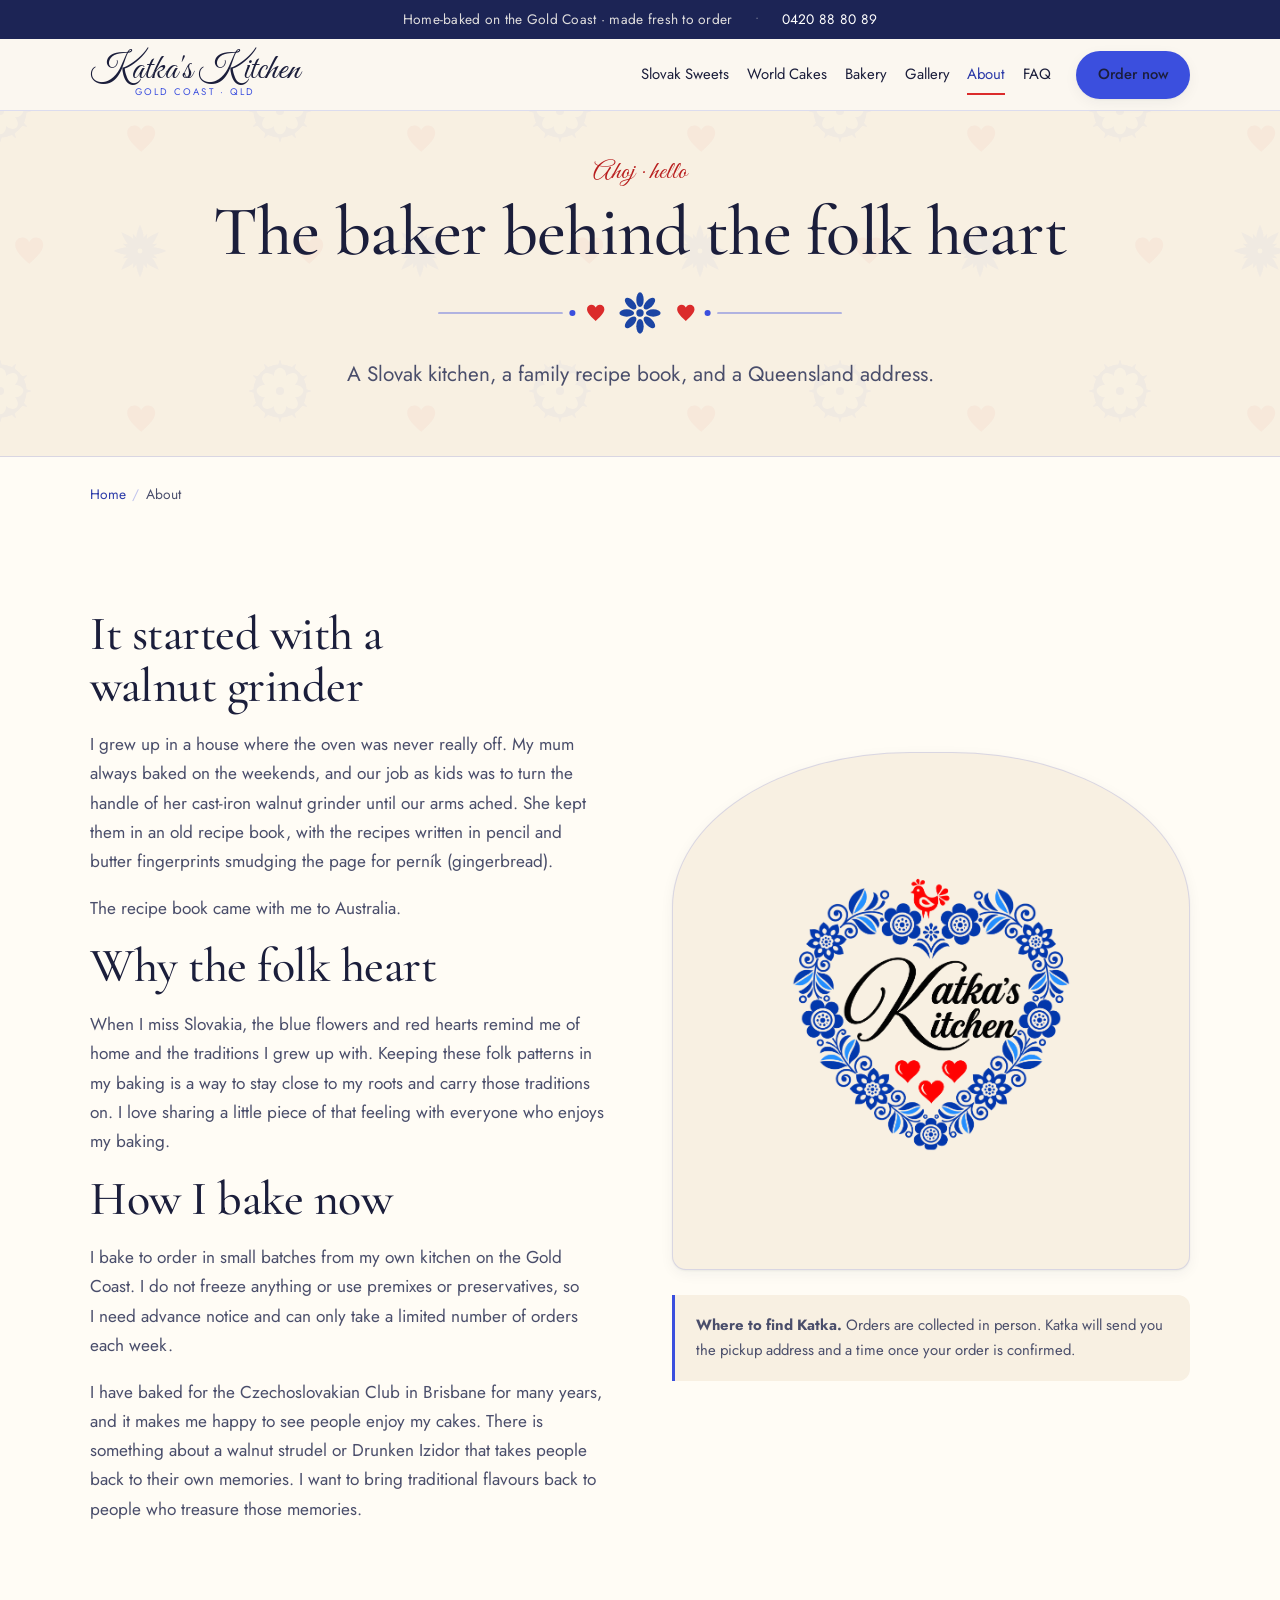
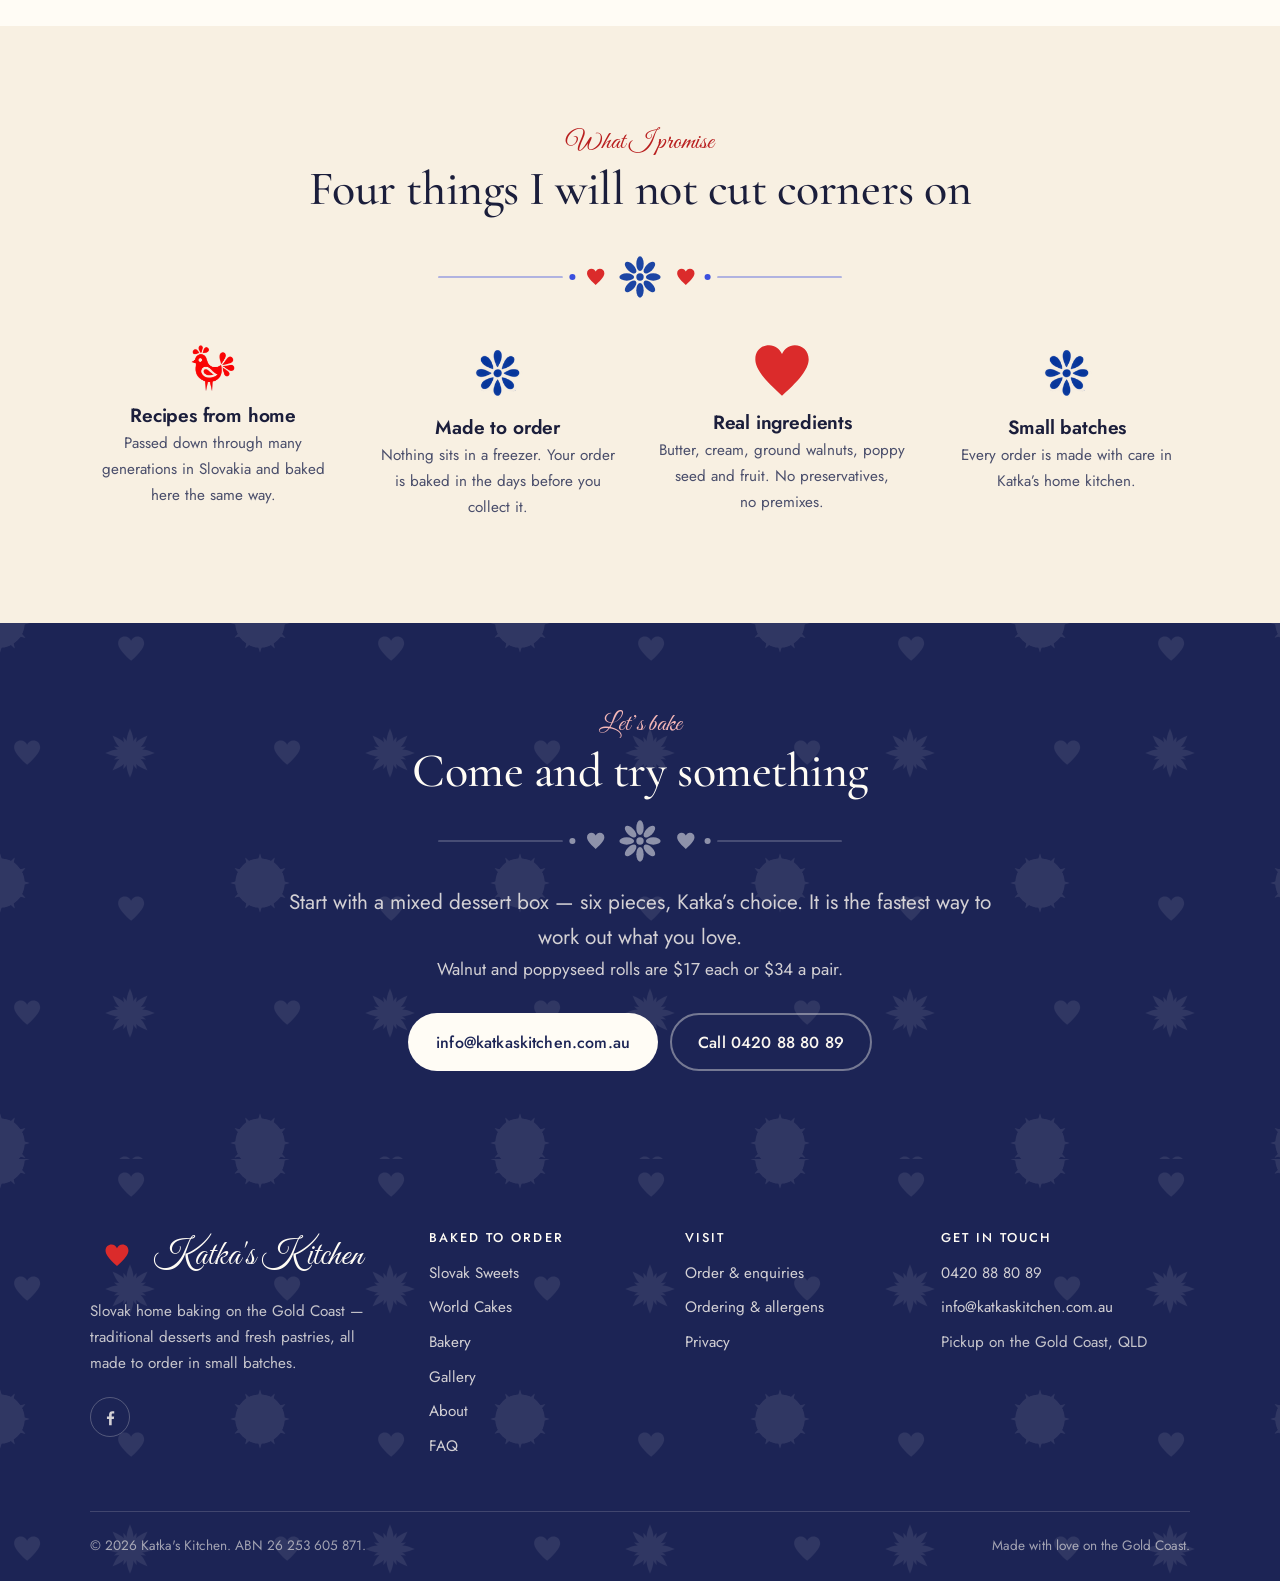
==== about/index.html @ 5df1d50a "Add walnut and poppyseed roll pricing to About page Co-authored-by: Copilot <223556219+Copilot@users" ====
﻿<!doctype html>
<html lang="en-AU">
<head>
  <meta charset="utf-8">
  <meta name="viewport" content="width=device-width, initial-scale=1">
  <title>About Katka | Slovak Home Baker, Gold Coast</title>
  <meta name="description" content="Katka grew up baking in Slovakia and now bakes from her own kitchen on the Gold Coast. Family recipes, real butter, small batches and nothing frozen.">
  <link rel="canonical" href="https://katkaskitchen.com.au/about/">
  <meta name="robots" content="index, follow, max-image-preview:large, max-snippet:-1">
  <meta name="theme-color" content="#3B4FDE">

  <meta property="og:type" content="website">
  <meta property="og:site_name" content="Katka's Kitchen">
  <meta property="og:locale" content="en_AU">
  <meta property="og:title" content="About Katka | Slovak Home Baker, Gold Coast">
  <meta property="og:description" content="Katka grew up baking in Slovakia and now bakes from her own kitchen on the Gold Coast. Family recipes, real butter, small batches and nothing frozen.">
  <meta property="og:url" content="https://katkaskitchen.com.au/about/">
  <meta property="og:image" content="https://katkaskitchen.com.au/assets/img/og-image-folk-heart.png">
  <meta property="og:image:width" content="1200">
  <meta property="og:image:height" content="630">
  <meta property="og:image:alt" content="Katka's Kitchen folk-heart logo">
  <meta name="twitter:card" content="summary_large_image">

  <link rel="icon" href="/assets/img/favicon.svg" type="image/svg+xml">
  <link rel="apple-touch-icon" href="/assets/img/apple-touch-icon.png">
  <link rel="manifest" href="/site.webmanifest">

  <link rel="preconnect" href="https://fonts.googleapis.com">
  <link rel="preconnect" href="https://fonts.gstatic.com" crossorigin>
  <link rel="stylesheet" href="https://fonts.googleapis.com/css2?family=Cormorant+Garamond:ital,wght@0,300;0,400;0,500;0,600;1,400&amp;family=Great+Vibes&amp;family=Jost:wght@300;400;500;600&amp;family=Parisienne&amp;family=Pinyon+Script&amp;display=swap">
  <link rel="stylesheet" href="/assets/css/site.css">
  <script type="application/ld+json">{"@context":"https://schema.org","@type":"BreadcrumbList","itemListElement":[{"@type":"ListItem","position":1,"name":"Home","item":"https://katkaskitchen.com.au/"},{"@type":"ListItem","position":2,"name":"About","item":"https://katkaskitchen.com.au/about/"}]}</script>
  <script type="application/ld+json">{"@context":"https://schema.org","@type":"AboutPage","url":"https://katkaskitchen.com.au/about/","name":"About Katka's Kitchen","about":{"@id":"https://katkaskitchen.com.au/#bakery"}}</script>
</head>
<body>
  <a class="skip-link" href="#main">Skip to content</a>
  <div class="topbar">
    <div class="wrap">
      <span>Home-baked on the Gold Coast &middot; made fresh to order</span>
      <span class="dot" aria-hidden="true">&bull;</span>
      <a href="tel:+61420088089">0420 88 80 89</a>
    </div>
  </div>

  <header class="site-header">
    <div class="wrap">
      <a class="brand" href="/">
        <span class="brand-name">Katka's Kitchen<span class="brand-sub">Gold Coast &middot; QLD</span></span>
      </a>

      <button class="nav-toggle" type="button" aria-expanded="false" aria-controls="primary-nav" aria-label="Menu">
        <svg class="icon-open" viewBox="0 0 24 24" fill="none" stroke="currentColor" stroke-width="2" aria-hidden="true"><path d="M3 6h18M3 12h18M3 18h18"/></svg>
        <svg class="icon-close" viewBox="0 0 24 24" fill="none" stroke="currentColor" stroke-width="2" aria-hidden="true"><path d="M6 6l12 12M18 6L6 18"/></svg>
      </button>

      <nav class="nav" id="primary-nav" aria-label="Primary">
      <a href="/slovak-desserts/">Slovak Sweets</a>
      <a href="/cakes-from-around-the-world/">World Cakes</a>
      <a href="/pastries-and-bread/">Bakery</a>
      <a href="/gallery/">Gallery</a>
      <a href="/about/" aria-current="page">About</a>
      <a href="/faq/">FAQ</a>
        <a class="btn btn--primary" href="/contact/">Order now</a>
      </nav>
    </div>
    <div class="nav-backdrop"></div>
  </header>

  <main id="main">
    <section class="page-head">
      <div class="wrap">
        <p class="eyebrow">Ahoj &middot; hello</p>
        <h1>The baker behind the folk heart</h1>
        <div class="folk-rule folk-rule--tight" role="presentation"></div>
        <p class="lead">A Slovak kitchen, a family recipe book, and a Queensland address.</p>
      </div>
    </section>
    <div class="wrap breadcrumb">
      <nav aria-label="Breadcrumb"><ol><li><a href="/">Home</a></li><li>About</li></ol></nav>
    </div>
    <section class="section">
      <div class="wrap">
        <div class="split">
          <div class="stack measure">
            <h2>It started with a walnut grinder</h2>
            <p>I grew up in a house where the oven was never really off. My mum always baked on the
               weekends, and our job as kids was to turn the handle of her cast-iron walnut grinder
               until our arms ached. She kept them in an old recipe book, with the recipes written
               in pencil and butter fingerprints smudging the page for perník (gingerbread).</p>
            <p>The recipe book came with me to Australia.</p>
            <h2>Why the folk heart</h2>
            <p>When I miss Slovakia, the blue flowers and red hearts remind me of home and the
               traditions I grew up with. Keeping these folk patterns in my baking is a way to stay
               close to my roots and carry those traditions on. I love sharing a little piece of
               that feeling with everyone who enjoys my baking.</p>
            <h2>How I bake now</h2>
            <p>I bake to order in small batches from my own kitchen on the Gold Coast. I do not
               freeze anything or use premixes or preservatives, so I need advance notice and can
               only take a limited number of orders each week.</p>
            <p>I have baked for the Czechoslovakian Club in Brisbane for many years, and it makes me
               happy to see people enjoy my cakes. There is something about a walnut strudel or
               Drunken Izidor that takes people back to their own memories. I want to bring
               traditional flavours back to people who treasure those memories.</p>
          </div>
          <div>
            <div class="split-art"><img src="/assets/img/logo-mark.png" width="280" height="280" alt="Katka's Kitchen folk heart logo" loading="lazy" decoding="async"></div>
            <div class="allergen" style="margin-top:1.6rem">
              <strong>Where to find Katka.</strong> Orders are collected in person.
              Katka will send you the pickup address and a time once your order is confirmed.
            </div>
          </div>
        </div>
      </div>
    </section>

    <section class="section section--sand">
      <div class="wrap center">
        <p class="eyebrow">What I promise</p>
        <h2>Four things I will not cut corners on</h2>
        <div class="folk-rule" role="presentation"></div>
        <div class="grid grid--4" style="margin-top:2.6rem">
          <div class="feature"><img src="/assets/img/logo-motif-bird.png" width="58" height="58" alt="" loading="lazy">
            <h3>Recipes from home</h3><p>Passed down through many generations in Slovakia and baked here the same way.</p></div>
          <div class="feature"><img src="/assets/img/logo-motif-flower.png" width="58" height="58" alt="" loading="lazy">
            <h3>Made to order</h3><p>Nothing sits in a freezer. Your order is baked in the days before you collect it.</p></div>
          <div class="feature"><img src="/assets/img/heart.svg" width="58" height="58" alt="" loading="lazy">
            <h3>Real ingredients</h3><p>Butter, cream, ground walnuts, poppy seed and fruit. No preservatives, no premixes.</p></div>
          <div class="feature"><img src="/assets/img/logo-motif-flower.png" width="58" height="58" alt="" loading="lazy">
            <h3>Small batches</h3><p>Every order is made with care in Katka&rsquo;s home kitchen.</p></div>
        </div>
      </div>
    </section>
    <section class="cta-band">
      <div class="wrap">
        <p class="eyebrow">Let&rsquo;s bake</p>
        <h2>Come and try something</h2>
        <div class="folk-rule folk-rule--tight" role="presentation"></div>
        <p class="lead measure" style="margin-inline:auto">Start with a mixed dessert box &mdash; six pieces, Katka&rsquo;s choice. It is the fastest way to work out what you love.</p>
        <p class="measure" style="margin-inline:auto">Walnut and poppyseed rolls are $17 each or $34 a pair.</p>
        <div class="btn-row" style="justify-content:center">
          <a class="btn btn--light" href="mailto:info@katkaskitchen.com.au">info@katkaskitchen.com.au</a>
          <a class="btn btn--ghost" href="tel:+61420088089" style="border-color:rgba(251,247,240,.4);color:#FBF7F0">Call 0420 88 80 89</a>
        </div>
      </div>
    </section>
  </main>

  <footer class="site-footer">
    <div class="wrap">
      <div class="footer-grid">
        <div>
          <a class="footer-brand" href="/">
            <img src="/assets/img/logo-badge.svg" width="46" height="46" alt="">
            <span class="brand-name">Katka's Kitchen</span>
          </a>
          <p>Slovak home baking on the Gold Coast &mdash; traditional
             desserts and fresh pastries, all made to order in small batches.</p>
          <div class="social" style="margin-top:1.3rem">
            <a href="https://www.facebook.com/katkaskitchen.au" rel="me noopener" target="_blank" aria-label="Katka's Kitchen on Facebook"><svg viewBox="0 0 24 24" aria-hidden="true"><path d="M13.5 21.9v-8.1h2.7l.4-3.2h-3.1V8.6c0-.9.3-1.6 1.6-1.6h1.6V4.1c-.3 0-1.3-.1-2.4-.1-2.4 0-4.1 1.5-4.1 4.2v2.4H7.5v3.2h2.7v8.1h3.3Z"/></svg></a>
          </div>
        </div>
        <div>
          <h4>Baked to order</h4>
          <ul><li><a href="/slovak-desserts/">Slovak Sweets</a></li><li><a href="/cakes-from-around-the-world/">World Cakes</a></li><li><a href="/pastries-and-bread/">Bakery</a></li><li><a href="/gallery/">Gallery</a></li><li><a href="/about/">About</a></li><li><a href="/faq/">FAQ</a></li></ul>
        </div>
        <div>
          <h4>Visit</h4>
          <ul>
            <li><a href="/contact/">Order &amp; enquiries</a></li>
            <li><a href="/faq/">Ordering &amp; allergens</a></li>
            <li><a href="/privacy/">Privacy</a></li>
          </ul>
        </div>
        <div>
          <h4>Get in touch</h4>
          <ul>
            <li><a href="tel:+61420088089">0420 88 80 89</a></li>
            <li><a href="mailto:info@katkaskitchen.com.au">info@katkaskitchen.com.au</a></li>
            <li>Pickup on the Gold Coast, QLD</li>
          </ul>
        </div>
      </div>
      <div class="footer-bottom">
        <span>&copy; <span data-year>2026</span> Katka's Kitchen. ABN 26 253 605 871.</span>
        <span>Made with love on the Gold Coast.</span>
      </div>
    </div>
  </footer>

  <script src="/assets/js/site.js" defer></script>
</body>
</html>
---- assets/css/site.css ----
/* ==========================================================================
   Katka's Kitchen — folk-art bakery, Gold Coast
   Palette and motifs derived from the brand logo (Slovak folk embroidery).
   No build step, no dependencies. Edit freely.
   ========================================================================== */

/* --- tokens --------------------------------------------------------------- */
:root {
  --blue: #3B4FDE;          /* cobalt from the logo */
  --blue-dark: #2B3AA8;
  --blue-deep: #1C2455;     /* footer / deep grounds */
  --red: #DB2B2B;           /* folk red — decorative + large text only */
  --red-deep: #B81E1E;      /* accessible red for small text */
  --cream: #FFFCF5;         /* brighter warm paper */
  --sand: #F8F0E2;          /* sunny alternating sections */
  --sand-deep: #E7DAC4;
  --ink: #1B1E3B;
  --muted: #4A4E6B;
  --line: rgba(59, 79, 222, .16);
  --line-strong: rgba(59, 79, 222, .32);

  --font-display: "Cormorant Garamond", Georgia, "Times New Roman", serif;
  --font-body: "Jost", ui-sans-serif, -apple-system, "Segoe UI", Roboto, Helvetica, sans-serif;
  --font-script: "Great Vibes", "Snell Roundhand", cursive;

  --shadow-s: 0 1px 2px rgba(27, 30, 59, .05), 0 4px 14px rgba(27, 30, 59, .05);
  --shadow-m: 0 10px 30px rgba(28, 36, 85, .10);
  --shadow-l: 0 22px 54px rgba(28, 36, 85, .16);

  --arch: 46% 46% 14px 14px / 30% 30% 14px 14px;
  --max: 1180px;
  --gut: clamp(1.15rem, 4vw, 2.5rem);
  --pad-section: clamp(3.5rem, 8vw, 7rem);
}

/* --- reset ---------------------------------------------------------------- */
*, *::before, *::after { box-sizing: border-box; }
* { margin: 0; }
html { -webkit-text-size-adjust: 100%; scroll-behavior: smooth; overflow-x: hidden; overflow-x: clip; }
body {
  font-family: var(--font-body);
  font-size: clamp(1rem, .96rem + .2vw, 1.075rem);
  line-height: 1.7;
  color: var(--muted);
  background: var(--cream);
  -webkit-font-smoothing: antialiased;
  overflow-x: hidden;
  overflow-x: clip;
}
img, svg { display: block; max-width: 100%; height: auto; }
a { color: var(--blue-dark); text-decoration-thickness: 1px; text-underline-offset: .18em; }
a:hover { color: var(--red-deep); }
button, input, select, textarea { font: inherit; color: inherit; }
:focus-visible { outline: 3px solid var(--blue); outline-offset: 3px; border-radius: 3px; }
ul, ol { padding-left: 1.15rem; }

/* --- typography ----------------------------------------------------------- */
h1, h2, h3, h4 {
  font-family: var(--font-display);
  color: var(--ink);
  font-weight: 600;
  line-height: 1.08;
  letter-spacing: -.01em;
  text-wrap: balance;
}
h1 { font-size: clamp(2.4rem, 1.5rem + 4.2vw, 4.4rem); font-weight: 500; }
h2 { font-size: clamp(1.9rem, 1.3rem + 2.4vw, 3rem); font-weight: 500; }
h3 { font-size: clamp(1.3rem, 1.1rem + .8vw, 1.65rem); }
h4 { font-size: 1.12rem; font-family: var(--font-body); font-weight: 600; letter-spacing: 0; }
p { text-wrap: pretty; }

.eyebrow {
  font-family: var(--font-script);
  font-size: clamp(1.3rem, 1.15rem + .6vw, 1.7rem);
  color: var(--red-deep);
  line-height: 1;
  margin-bottom: .55rem;
}
.lead { font-size: clamp(1.08rem, 1rem + .4vw, 1.3rem); color: var(--muted); }
.sr-only {
  position: absolute; width: 1px; height: 1px; padding: 0;
  overflow: hidden; clip-path: inset(50%); white-space: nowrap;
}
.skip-link {
  position: absolute; left: 50%; top: -100px; transform: translateX(-50%);
  z-index: 200; background: var(--blue); color: #fff; padding: .7rem 1.2rem;
  border-radius: 0 0 10px 10px; text-decoration: none;
}
.skip-link:focus { top: 0; color: #fff; }

/* --- layout --------------------------------------------------------------- */
.wrap { width: 100%; max-width: var(--max); margin-inline: auto; padding-inline: var(--gut); }
.section { padding-block: var(--pad-section); position: relative; }
.section--sand { background: var(--sand); }
.section--paper {
  background: var(--cream) url("../img/pattern-folk.svg") repeat;
  background-size: 280px 280px;
}
.center { text-align: center; }
.center .eyebrow, .center h2 { margin-inline: auto; }
.measure { max-width: 62ch; }
.center .measure { margin-inline: auto; }
.stack > * + * { margin-top: 1.1rem; }

.grid { display: grid; gap: clamp(1.4rem, 3vw, 2.4rem); }
.grid--2 { grid-template-columns: repeat(auto-fit, minmax(min(100%, 22rem), 1fr)); }
.grid--3 { grid-template-columns: repeat(auto-fit, minmax(min(100%, 17rem), 1fr)); }
.grid--4 { grid-template-columns: repeat(auto-fit, minmax(min(100%, 13rem), 1fr)); }

/* --- folk divider --------------------------------------------------------- */
.folk-rule {
  width: min(420px, 72%); height: 52px; margin: clamp(1.4rem, 3vw, 2.2rem) auto;
  background: url("../img/divider.svg") center/contain no-repeat;
}
.folk-rule--tight { margin-block: 1.1rem; }

/* --- buttons -------------------------------------------------------------- */
.btn {
  display: inline-flex; align-items: center; justify-content: center; gap: .5rem;
  font-weight: 500; font-size: 1rem; letter-spacing: .01em;
  padding: .82rem 1.6rem; border-radius: 999px; border: 2px solid transparent;
  text-decoration: none; cursor: pointer; transition: transform .18s ease, box-shadow .18s ease, background .18s ease;
}
.btn--primary { background: var(--blue); color: #fff; box-shadow: var(--shadow-s); }
.btn--primary:hover { background: var(--blue-dark); color: #fff; transform: translateY(-2px); box-shadow: var(--shadow-m); }
.btn--ghost { border-color: var(--line-strong); color: var(--blue-dark); background: transparent; }
.btn--ghost:hover { border-color: var(--blue); background: rgba(59, 79, 222, .06); color: var(--blue-dark); transform: translateY(-2px); }
.btn--light { background: var(--cream); color: var(--blue-deep); }
.btn--light:hover { background: #fff; color: var(--blue-deep); transform: translateY(-2px); }
.btn-row { display: flex; flex-wrap: wrap; gap: .8rem; margin-top: 1.8rem; }
.center .btn-row { justify-content: center; }

/* --- top bar -------------------------------------------------------------- */
.topbar {
  background: var(--blue-deep); color: rgba(251, 247, 240, .88);
  font-size: .86rem; letter-spacing: .02em;
}
.topbar .wrap {
  display: flex; flex-wrap: wrap; gap: .3rem 1.4rem;
  align-items: center; justify-content: center; padding-block: .5rem;
}
.topbar a { color: #fff; text-decoration: none; }
.topbar a:hover { color: #fff; text-decoration: underline; }
.topbar .dot { opacity: .45; }
@media (max-width: 34rem) { .topbar .dot { display: none; } }

/* --- header / nav --------------------------------------------------------- */
.site-header {
  position: sticky; top: 0; z-index: 60;
  background: rgba(251, 247, 240, .92);
  backdrop-filter: saturate(180%) blur(12px);
  border-bottom: 1px solid var(--line);
}
.site-header .wrap { display: flex; align-items: center; gap: 1rem; padding-block: .7rem; }

.brand { display: flex; align-items: center; gap: .6rem; text-decoration: none; margin-right: auto; }
.brand img { display: none; }
.brand-name {
  font-family: "Great Vibes", var(--font-script), cursive;
  font-size: clamp(1.8rem, 1.7rem + .7vw, 2.2rem);
  color: var(--ink); line-height: 1.05; white-space: nowrap;
}
.brand-sub {
  display: block; font-family: var(--font-body); font-size: .6rem;
  letter-spacing: .22em; text-transform: uppercase; color: var(--blue); margin-top: -.15rem;
  text-align: center;
}

.nav { display: flex; align-items: center; gap: clamp(.5rem, 1.4vw, 1.3rem); }
.nav a {
  font-size: .93rem; color: var(--ink); text-decoration: none;
  padding: .35rem 0; position: relative; white-space: nowrap;
}
.nav a::after {
  content: ""; position: absolute; left: 0; right: 0; bottom: -.1rem; height: 2px;
  background: var(--red); transform: scaleX(0); transform-origin: left; transition: transform .2s ease;
}
.nav a:hover { color: var(--blue-dark); }
.nav a:hover::after, .nav a[aria-current="page"]::after { transform: scaleX(1); }
.nav a[aria-current="page"] { color: var(--blue-dark); }
.nav .btn { margin-left: .4rem; padding: .6rem 1.25rem; font-size: .92rem; }
.nav .btn::after { display: none; }

.nav-backdrop { display: none; }

.nav-toggle {
  display: none; width: 44px; height: 44px; border: 1px solid var(--line-strong);
  border-radius: 12px; background: transparent; cursor: pointer; padding: 0;
  place-items: center; color: var(--blue-dark);
}
.nav-toggle svg { width: 22px; height: 22px; }
.nav-toggle .icon-close { display: none; }
.nav-toggle[aria-expanded="true"] .icon-open { display: none; }
.nav-toggle[aria-expanded="true"] .icon-close { display: block; }

@media (max-width: 62rem) {
  .site-header { backdrop-filter: none; }
  .nav-toggle { display: grid; }
  .nav {
    position: fixed; inset: 0 0 0 auto; width: min(21rem, 88vw);
    z-index: 56;
    flex-direction: column; align-items: stretch; justify-content: flex-start;
    gap: 0; padding: 5.5rem 1.8rem 2rem;
    background: var(--cream) url("../img/pattern-folk.svg") repeat;
    background-size: 200px 200px;
    box-shadow: var(--shadow-l);
    transform: translateX(100%); visibility: hidden;
    transition: transform .28s ease, visibility .28s ease; overflow-y: auto;
  }
  .nav[data-open="true"] { transform: translateX(0); visibility: visible; }
  .nav a { font-size: 1.1rem; padding: .85rem 0; border-bottom: 1px solid var(--line); }
  .nav a::after { display: none; }
  .nav .btn { margin: 1.2rem 0 0; padding: .8rem 1.4rem; font-size: 1rem; color: #fff; }
  .nav .btn:hover { color: #fff; }
  .nav-backdrop {
    display: block; position: fixed; inset: 0; background: rgba(28, 36, 85, .45);
    opacity: 0; pointer-events: none; transition: opacity .28s ease; z-index: 55;
  }
  body[data-nav="open"] .nav-backdrop { opacity: 1; pointer-events: auto; }
  body[data-nav="open"] { overflow: hidden; }
}

/* --- hero ----------------------------------------------------------------- */
.hero {
  position: relative; overflow: hidden;
  background:
    radial-gradient(ellipse at 76% 42%, rgba(255, 218, 121, .34), transparent 48%),
    var(--cream) url("../img/pattern-folk.svg") repeat;
  background-size: auto, 300px 300px;
  padding-block: clamp(2.5rem, 6vw, 5rem) clamp(3rem, 7vw, 5.5rem);
}
.hero::after {
  content: ""; position: absolute; inset-inline: 0; bottom: 0; height: 1px; background: var(--line);
}
.hero .wrap {
  display: grid; gap: clamp(2rem, 5vw, 4rem);
  grid-template-columns: 1.05fr .95fr; align-items: center;
}
@media (max-width: 60rem) { .hero .wrap { grid-template-columns: 1fr; text-align: center; } }

.hero h1 { margin-bottom: 1rem; }
.hero h1 em { font-style: normal; color: var(--blue); }
.hero .lead { max-width: 34rem; }
@media (max-width: 60rem) { .hero .lead { margin-inline: auto; } .hero .btn-row { justify-content: center; } }

.hero-badges {
  display: flex; flex-wrap: wrap; gap: .5rem .6rem; margin-top: 2rem;
  font-size: .84rem; letter-spacing: .04em; text-transform: uppercase; color: var(--blue-dark);
}
@media (max-width: 60rem) { .hero-badges { justify-content: center; } }
.hero-badges li {
  list-style: none; background: rgba(255, 255, 255, .7); border: 1px solid var(--line);
  border-radius: 999px; padding: .34rem .9rem;
}

/* --- market announcement -------------------------------------------------- */
.market-announcement {
  padding-block: clamp(1.6rem, 3vw, 2.4rem);
  background: var(--sand);
  border-bottom: 1px solid var(--line);
  text-align: center;
}
.market-announcement .wrap { max-width: 58rem; }
.market-announcement .eyebrow { margin-bottom: .4rem; }
.market-announcement h2 { font-size: clamp(1.5rem, 1.2rem + 1.4vw, 2rem); }
.market-announcement p:last-child { margin-top: .55rem; }

.hero-art { position: relative; display: grid; place-items: center; }
.hero-art .arch {
  width: min(28rem, 100%); aspect-ratio: 1 / 1.08;
  display: grid; place-items: center; padding: clamp(1.2rem, 3vw, 2rem);
  position: relative;
}
img[src="/assets/img/logo-mark.png"] {
  filter: brightness(1.08) saturate(1.12);
  transition: filter .2s ease;
}
.hero-wreath { width: 100%; }
.hero-wordmark {
  position: absolute; left: 50%; top: 50%; transform: translate(-50%, -64%);
  font-family: var(--font-script); color: var(--ink); text-align: center;
  font-size: clamp(1.7rem, 1rem + 2.7vw, 2.5rem); line-height: .98; pointer-events: none;
  width: 62%;
}
.hero-wordmark span {
  display: block; font-family: var(--font-body); font-size: .54rem;
  letter-spacing: .26em; text-transform: uppercase; color: var(--blue); margin-top: .5rem;
}

/* --- cards ---------------------------------------------------------------- */
.card {
  position: relative; overflow: hidden;
  background: #fff; border: 1px solid var(--line); border-radius: 18px;
  padding: clamp(1.4rem, 3vw, 2rem);
  box-shadow: var(--shadow-s); transition: transform .2s ease, box-shadow .2s ease;
  display: flex; flex-direction: column;
}
.card::after {
  content: ""; position: absolute; right: -20px; top: -20px; width: 92px; height: 92px;
  background: url("../img/rosette.svg") center/contain no-repeat; opacity: .07; pointer-events: none;
}
.card:hover { transform: translateY(-4px); box-shadow: var(--shadow-m); }
.card h3 { margin-bottom: .5rem; }
.card p { font-size: .98rem; }
.card .card-link { margin-top: auto; padding-top: 1.1rem; font-weight: 500; text-decoration: none; }
.card .card-link::after { content: " \2192"; transition: margin .18s ease; }
.card .card-link:hover::after { margin-left: .25rem; }

/* --- product tile --------------------------------------------------------- */
.tile {
  display: flex; flex-direction: column; background: #fff;
  border: 1px solid var(--line); border-radius: var(--arch);
  overflow: hidden; box-shadow: var(--shadow-s);
  transition: transform .22s ease, box-shadow .22s ease;
}
.tile:hover { transform: translateY(-5px); box-shadow: var(--shadow-m); }
.tile-art {
  aspect-ratio: 4 / 3.4; display: grid; place-items: center;
  padding: clamp(1.2rem, 3vw, 1.9rem); position: relative;
}
.tile-art img { width: min(72%, 190px); transition: transform .5s cubic-bezier(.2, .8, .2, 1); }
.tile:hover .tile-art img { transform: rotate(7deg) scale(1.05); }
.tile-art--photo { aspect-ratio: auto; padding: 0; }
.tile-art--photo img { width: 100%; }
.tile:hover .tile-art--photo img { transform: none; }
.tile-art--a { background: var(--sand); }
.tile-art--b { background: #EFF0FE; }
.tile-art--c { background: #FBEEEC; }
.tile-art--d { background: #F1F4EC; }
.tile-body { padding: clamp(1.1rem, 2.5vw, 1.6rem); display: flex; flex-direction: column; gap: .45rem; flex: 1; }
.tile-body h3 { font-size: 1.35rem; }
.tile-body .native {
  font-family: var(--font-script); font-size: 1.15rem; color: var(--red-deep); line-height: 1;
}
.tile-body p { font-size: .95rem; }
.tile-price {
  margin-top: auto; padding-top: .9rem; border-top: 1px dashed var(--line-strong);
  font-weight: 500; color: var(--blue-dark); font-size: .95rem;
}

/* --- feature list --------------------------------------------------------- */
.feature { text-align: center; }
.feature img { width: 58px; margin: 0 auto .9rem; }
.feature h3 { font-size: 1.2rem; font-family: var(--font-body); font-weight: 600; margin-bottom: .35rem; }
.feature p { font-size: .95rem; }

/* --- split (text + art) --------------------------------------------------- */
.split { display: grid; gap: clamp(2rem, 5vw, 4rem); align-items: center; grid-template-columns: 1fr 1fr; }
@media (max-width: 58rem) { .split { grid-template-columns: 1fr; } }
.split--flip > :first-child { order: 2; }
@media (max-width: 58rem) { .split--flip > :first-child { order: 0; } }
.split-art {
  border-radius: var(--arch); background: var(--sand); border: 1px solid var(--line);
  display: grid; place-items: center; padding: clamp(1.8rem, 5vw, 3.4rem); aspect-ratio: 1 / 1;
  box-shadow: var(--shadow-s);
}

/* --- menu list (compact price list) -------------------------------------- */
.menu-list { list-style: none; padding: 0; display: grid; gap: .2rem; }
.menu-list li {
  display: flex; align-items: baseline; gap: .6rem;
  padding: .8rem 0; border-bottom: 1px dashed var(--line-strong);
}
.menu-list--descriptions li { display: block; }
.menu-list--descriptions .m-description {
  display: block; margin-top: .25rem; color: var(--muted); font-size: .92rem; line-height: 1.5;
}
.menu-list .m-name { font-weight: 500; color: var(--ink); }
.menu-list .m-native { font-family: var(--font-script); color: var(--red-deep); font-size: 1.4rem; }
.menu-list .m-dots { flex: 1; border-bottom: 1px dotted var(--line-strong); translate: 0 -.25rem; }
.menu-list .m-price { font-variant-numeric: tabular-nums; color: var(--blue-dark); font-weight: 500; }
.m-price-tag {
  display: inline-flex;
  align-items: center;
  gap: .5rem;
  margin-top: .45rem;
  padding: .2rem .75rem;
  background: #fff;
  border: 1px solid var(--line-strong);
  border-radius: 999px;
  font-size: .88rem;
  font-weight: 500;
  color: var(--blue-dark);
  box-shadow: 0 1px 3px rgba(27, 30, 59, .06);
}
.m-price-tag strong {
  color: var(--red-deep);
  font-weight: 600;
}

/* --- quotes --------------------------------------------------------------- */
.quote {
  background: #fff; border: 1px solid var(--line); border-radius: 18px;
  padding: clamp(1.5rem, 3vw, 2.1rem); position: relative;
}
.quote::before {
  content: "\201C"; font-family: var(--font-display); font-size: 4.5rem; color: var(--line-strong);
  position: absolute; top: .2rem; left: .8rem; line-height: 1;
}
.quote blockquote { font-family: var(--font-display); font-size: 1.24rem; line-height: 1.45; color: var(--ink); position: relative; }
.quote figcaption { margin-top: 1rem; font-size: .87rem; letter-spacing: .04em; text-transform: uppercase; color: var(--blue-dark); }

/* --- CTA band ------------------------------------------------------------- */
.cta-band {
  background: var(--blue-deep) url("../img/pattern-folk-light.svg") repeat;
  background-size: 260px 260px; color: var(--cream); text-align: center;
  padding-block: clamp(3rem, 7vw, 5.5rem);
}
.cta-band h2, .cta-band .eyebrow { color: var(--cream); }
.cta-band .eyebrow { color: #F6B8B8; }
.cta-band p { color: rgba(251, 247, 240, .82); }
.cta-band p a { color: var(--cream); }
.cta-band p a:hover { color: #fff; }
.cta-band p a[href^="tel:"] { white-space: nowrap; }
.cta-band .folk-rule { filter: brightness(0) invert(1); opacity: .5; }

/* --- FAQ ------------------------------------------------------------------ */
.faq { max-width: 52rem; margin-inline: auto; display: grid; gap: .7rem; }
.faq details {
  background: #fff; border: 1px solid var(--line); border-radius: 14px; padding: 0 1.3rem;
  transition: box-shadow .2s ease;
}
.faq details[open] { box-shadow: var(--shadow-s); border-color: var(--line-strong); }
.faq summary {
  font-family: var(--font-display); font-size: 1.22rem; color: var(--ink);
  padding: 1.1rem 2.2rem 1.1rem 0; cursor: pointer; list-style: none; position: relative;
}
.faq summary::-webkit-details-marker { display: none; }
.faq summary::after {
  content: ""; position: absolute; right: .1rem; top: 1.45rem; width: 11px; height: 11px;
  border-right: 2px solid var(--blue); border-bottom: 2px solid var(--blue);
  rotate: 45deg; transition: rotate .2s ease;
}
.faq details[open] summary::after { rotate: 225deg; }
.faq .faq-a { padding-bottom: 1.3rem; }
.faq .faq-a > * + * { margin-top: .8rem; }

/* --- contact detail cards ------------------------------------------------- */
.detail-list { list-style: none; padding: 0; display: grid; gap: 1.3rem; }
.detail-list li { display: grid; gap: .2rem; }
.detail-list .k { font-size: .8rem; letter-spacing: .12em; text-transform: uppercase; color: var(--blue); }
.detail-list .v { font-family: var(--font-display); font-size: 1.35rem; color: var(--ink); }
.detail-list .v a { text-decoration: none; }

/* --- gallery -------------------------------------------------------------- */
.gallery-grid { display: grid; gap: 1rem; grid-template-columns: repeat(auto-fill, minmax(min(100%, 15rem), 1fr)); }
.gallery-grid figure {
  border-radius: 16px; overflow: hidden; border: 1px solid var(--line);
  display: grid; place-items: center; aspect-ratio: 1; padding: 1.6rem; position: relative;
}
.gallery-grid figure:nth-child(4n+1) { background: var(--sand); }
.gallery-grid figure:nth-child(4n+2) { background: #EFF0FE; }
.gallery-grid figure:nth-child(4n+3) { background: #FBEEEC; }
.gallery-grid figure:nth-child(4n)   { background: #F1F4EC; }
.gallery-grid figure.tall { grid-row: span 2; aspect-ratio: 1 / 2.08; }
.gallery-grid img { width: min(62%, 150px); }
.gallery-grid figcaption {
  position: absolute; inset-inline: 0; bottom: 0; padding: .7rem .9rem;
  background: linear-gradient(transparent, rgba(255, 255, 255, .92) 55%);
  font-size: .88rem; color: var(--ink); text-align: center; font-weight: 500;
}

/* --- breadcrumb ----------------------------------------------------------- */
.breadcrumb { font-size: .86rem; padding-top: 1.6rem; color: var(--muted); }
.breadcrumb ol { list-style: none; padding: 0; display: flex; flex-wrap: wrap; gap: .4rem; }
.breadcrumb li + li::before { content: "/"; margin-right: .4rem; color: var(--line-strong); }
.breadcrumb a { text-decoration: none; }

/* --- page header ---------------------------------------------------------- */
.page-head {
  background: var(--sand) url("../img/pattern-folk.svg") repeat; background-size: 280px 280px;
  padding-block: clamp(2rem, 4vw, 3rem) clamp(2.5rem, 6vw, 4rem);
  border-bottom: 1px solid var(--line); text-align: center;
}
.page-head .lead { max-width: 46rem; margin-inline: auto; }

/* --- draft note (mock content marker — delete before launch) -------------- */
.draft-note {
  max-width: 52rem; margin: 0 auto 2.2rem; padding: .85rem 1.1rem;
  border: 1px dashed var(--red); border-radius: 11px; background: #FDF2F1;
  color: var(--red-deep); font-size: .88rem; text-align: center;
}
.draft-note strong { font-weight: 600; }

/* --- footer --------------------------------------------------------------- */
.site-footer {
  background: var(--blue-deep) url("../img/pattern-folk-light.svg") repeat; background-size: 260px 260px;
  color: rgba(251, 247, 240, .76); padding-block: clamp(3rem, 6vw, 4.5rem) 1.5rem;
  font-size: .95rem;
}
.site-footer h4 {
  color: var(--cream); font-size: .8rem; letter-spacing: .16em; text-transform: uppercase;
  margin-bottom: 1rem; font-weight: 500;
}
.site-footer a { color: rgba(251, 247, 240, .82); text-decoration: none; }
.site-footer a:hover { color: #fff; text-decoration: underline; }
.footer-grid { display: grid; gap: clamp(2rem, 4vw, 3rem); grid-template-columns: 1.4fr 1fr 1fr 1.2fr; }
@media (max-width: 60rem) { .footer-grid { grid-template-columns: 1fr 1fr; } }
@media (max-width: 34rem) { .footer-grid { grid-template-columns: 1fr; } }
.footer-grid ul { list-style: none; padding: 0; display: grid; gap: .55rem; }
.footer-brand { display: flex; align-items: center; gap: .7rem; margin-bottom: 1rem; text-decoration: none; }
.footer-brand img { width: 52px; }
.footer-brand .brand-name { color: var(--cream); font-family: var(--font-script); }
.footer-brand--home .brand-name { font-family: "Great Vibes", var(--font-script), cursive; }
.footer-bottom {
  margin-top: clamp(2.2rem, 5vw, 3.2rem); padding-top: 1.4rem;
  border-top: 1px solid rgba(251, 247, 240, .16);
  display: flex; flex-wrap: wrap; gap: .5rem 1.4rem; justify-content: space-between;
  font-size: .85rem; color: rgba(251, 247, 240, .6);
}
.social { display: flex; gap: .6rem; }
.social a {
  width: 40px; height: 40px; border-radius: 50%; border: 1px solid rgba(251, 247, 240, .25);
  display: grid; place-items: center; transition: background .18s ease, border-color .18s ease;
}
.social a:hover { background: rgba(251, 247, 240, .12); border-color: rgba(251, 247, 240, .5); }
.social svg { width: 19px; height: 19px; fill: currentColor; }

/* --- misc ----------------------------------------------------------------- */
.badge-note {
  display: inline-block; font-size: .82rem; letter-spacing: .05em; text-transform: uppercase;
  color: var(--blue-dark); background: rgba(59, 79, 222, .08); border-radius: 999px; padding: .3rem .85rem;
}
.allergen {
  background: var(--sand); border-left: 3px solid var(--blue); border-radius: 0 12px 12px 0;
  padding: 1.1rem 1.3rem; font-size: .93rem;
}

@media (prefers-reduced-motion: reduce) {
  html { scroll-behavior: auto; }
  *, *::before, *::after { transition-duration: .01ms !important; animation-duration: .01ms !important; }
  .card:hover, .tile:hover, .btn:hover { transform: none; }
}

@media print {
  .topbar, .site-header, .cta-band, .site-footer, .btn-row, .nav-backdrop { display: none !important; }
  body { background: #fff; color: #000; }
  .section { padding-block: 1.2rem; }
}
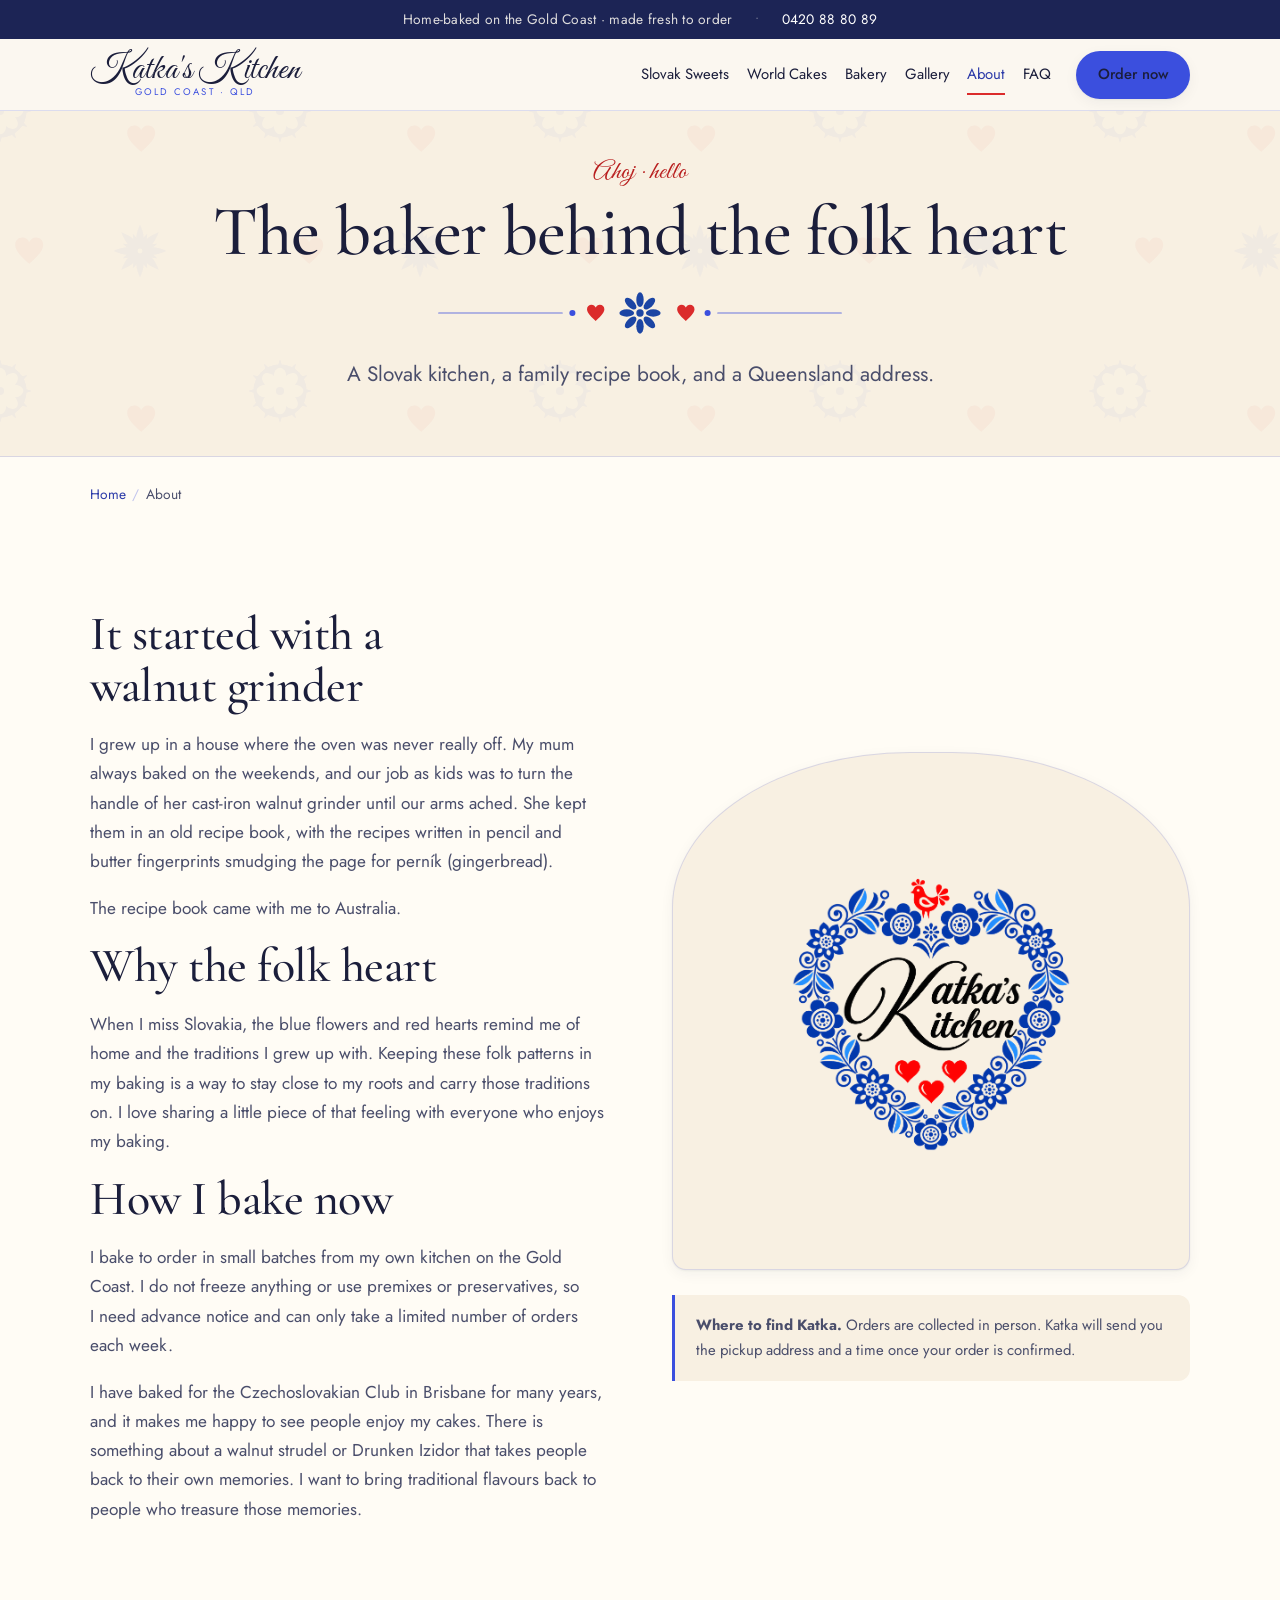
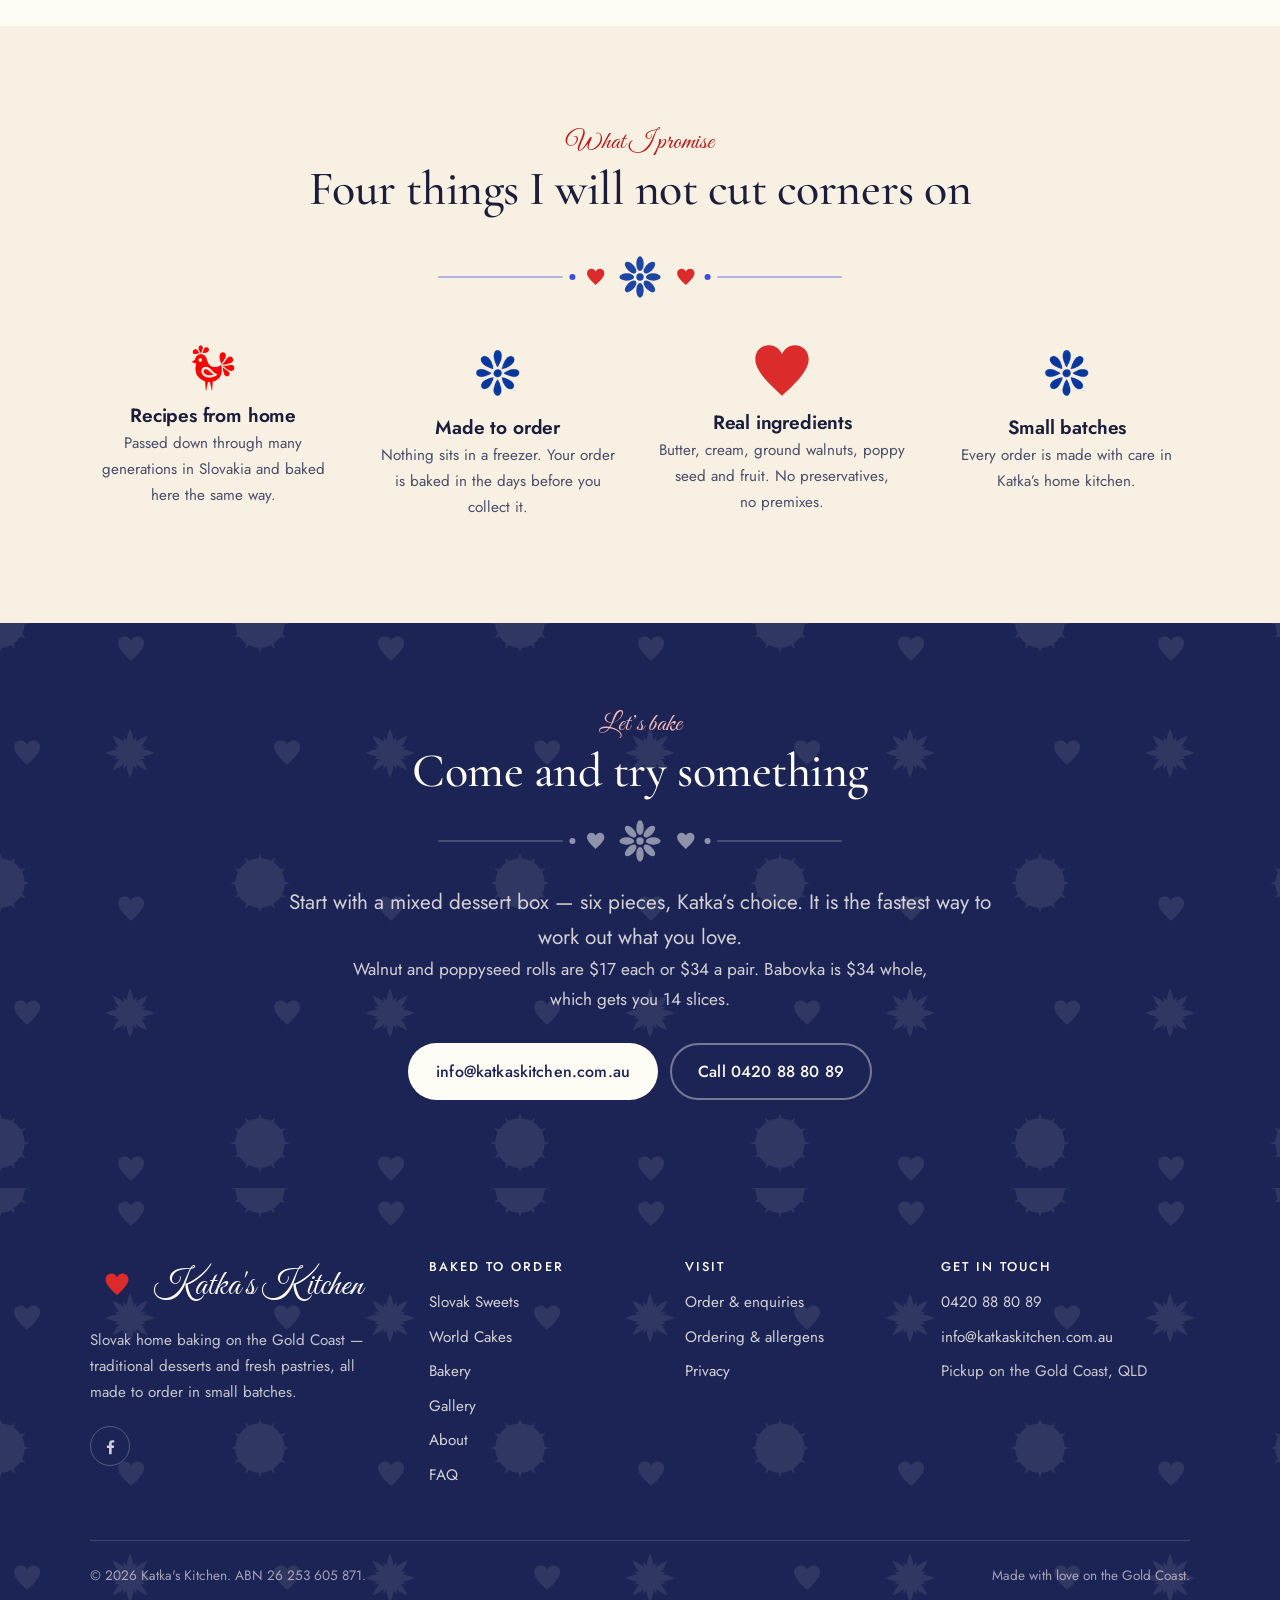
==== commit 1734dda6: "Add babovka pricing to About page Co-authored-by: Copilot <223556219+Copilot@users.noreply.github.co" ====
--- a/about/index.html
+++ b/about/index.html
@@ -136,7 +136,7 @@
         <h2>Come and try something</h2>
         <div class="folk-rule folk-rule--tight" role="presentation"></div>
         <p class="lead measure" style="margin-inline:auto">Start with a mixed dessert box &mdash; six pieces, Katka&rsquo;s choice. It is the fastest way to work out what you love.</p>
-        <p class="measure" style="margin-inline:auto">Walnut and poppyseed rolls are $17 each or $34 a pair.</p>
+        <p class="measure" style="margin-inline:auto">Walnut and poppyseed rolls are $17 each or $34 a pair. Babovka is $34 whole, which gets you 14 slices.</p>
         <div class="btn-row" style="justify-content:center">
           <a class="btn btn--light" href="mailto:info@katkaskitchen.com.au">info@katkaskitchen.com.au</a>
           <a class="btn btn--ghost" href="tel:+61420088089" style="border-color:rgba(251,247,240,.4);color:#FBF7F0">Call 0420 88 80 89</a>
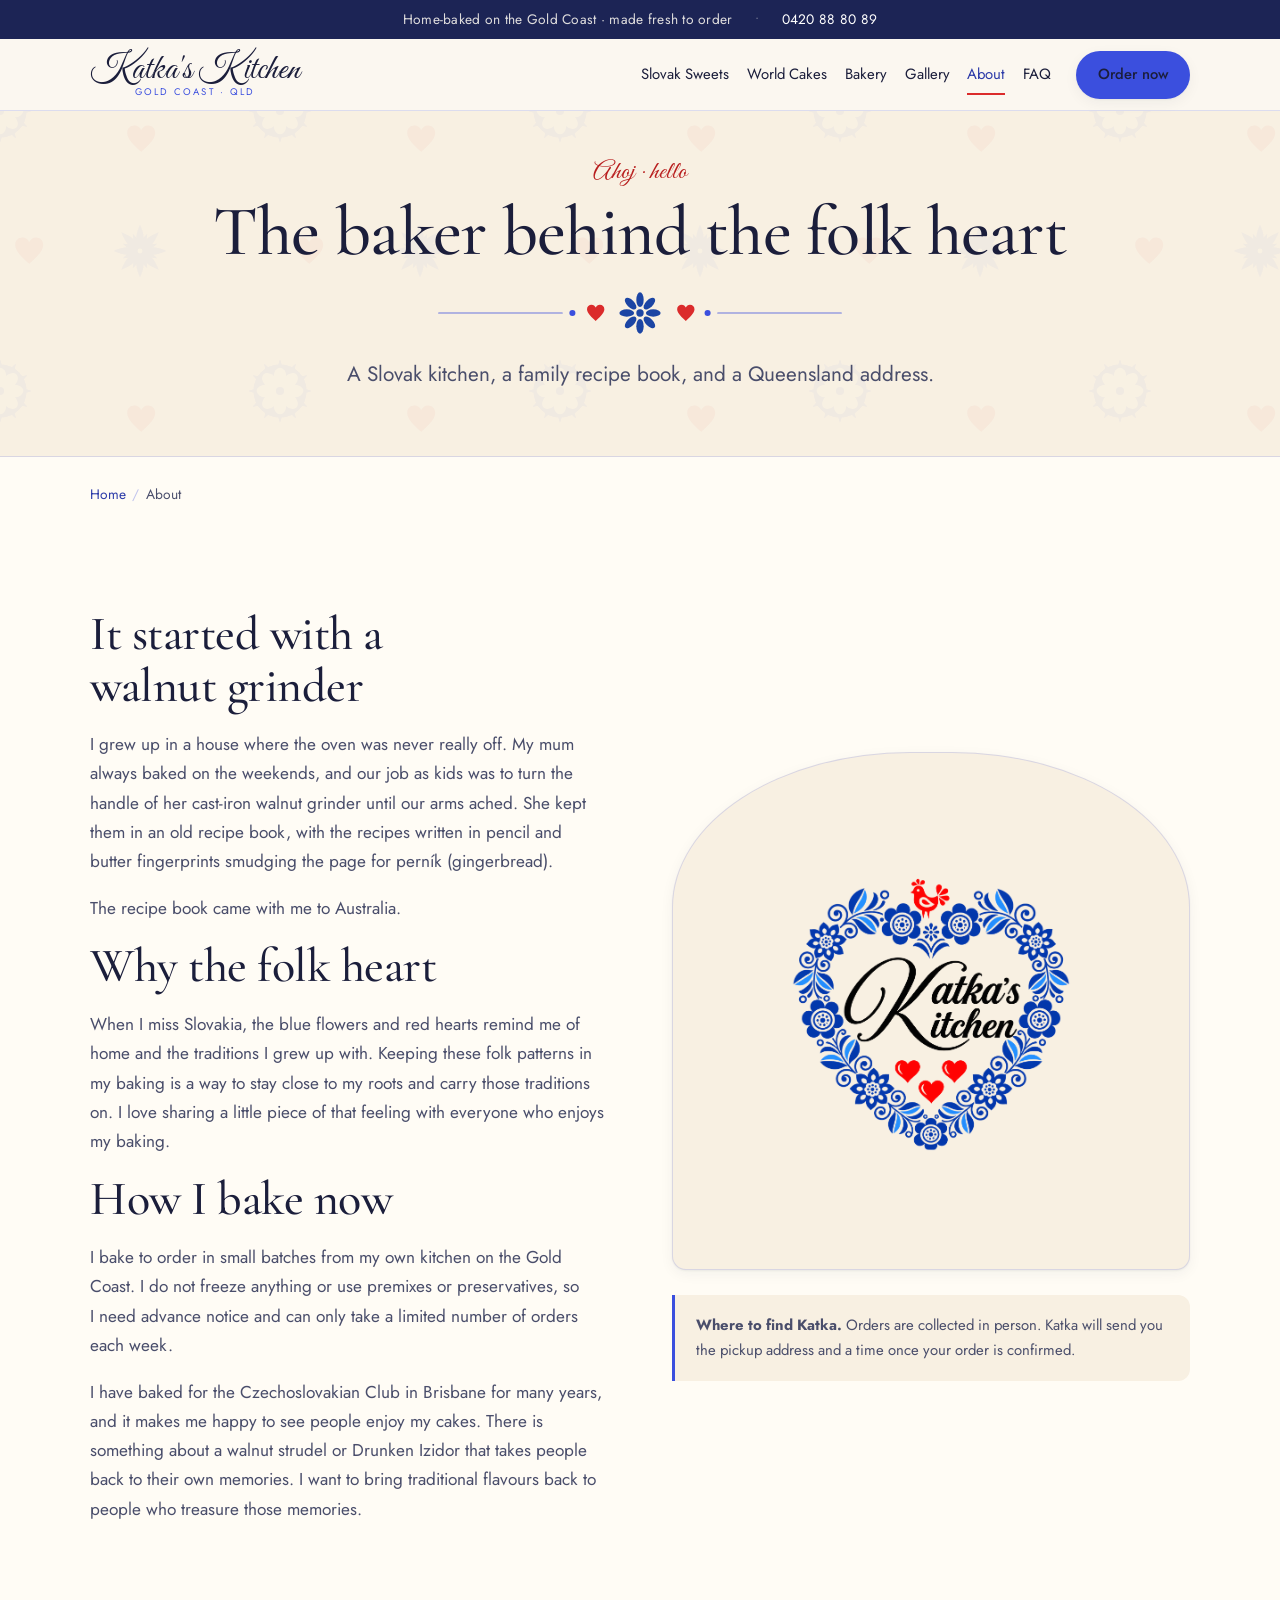
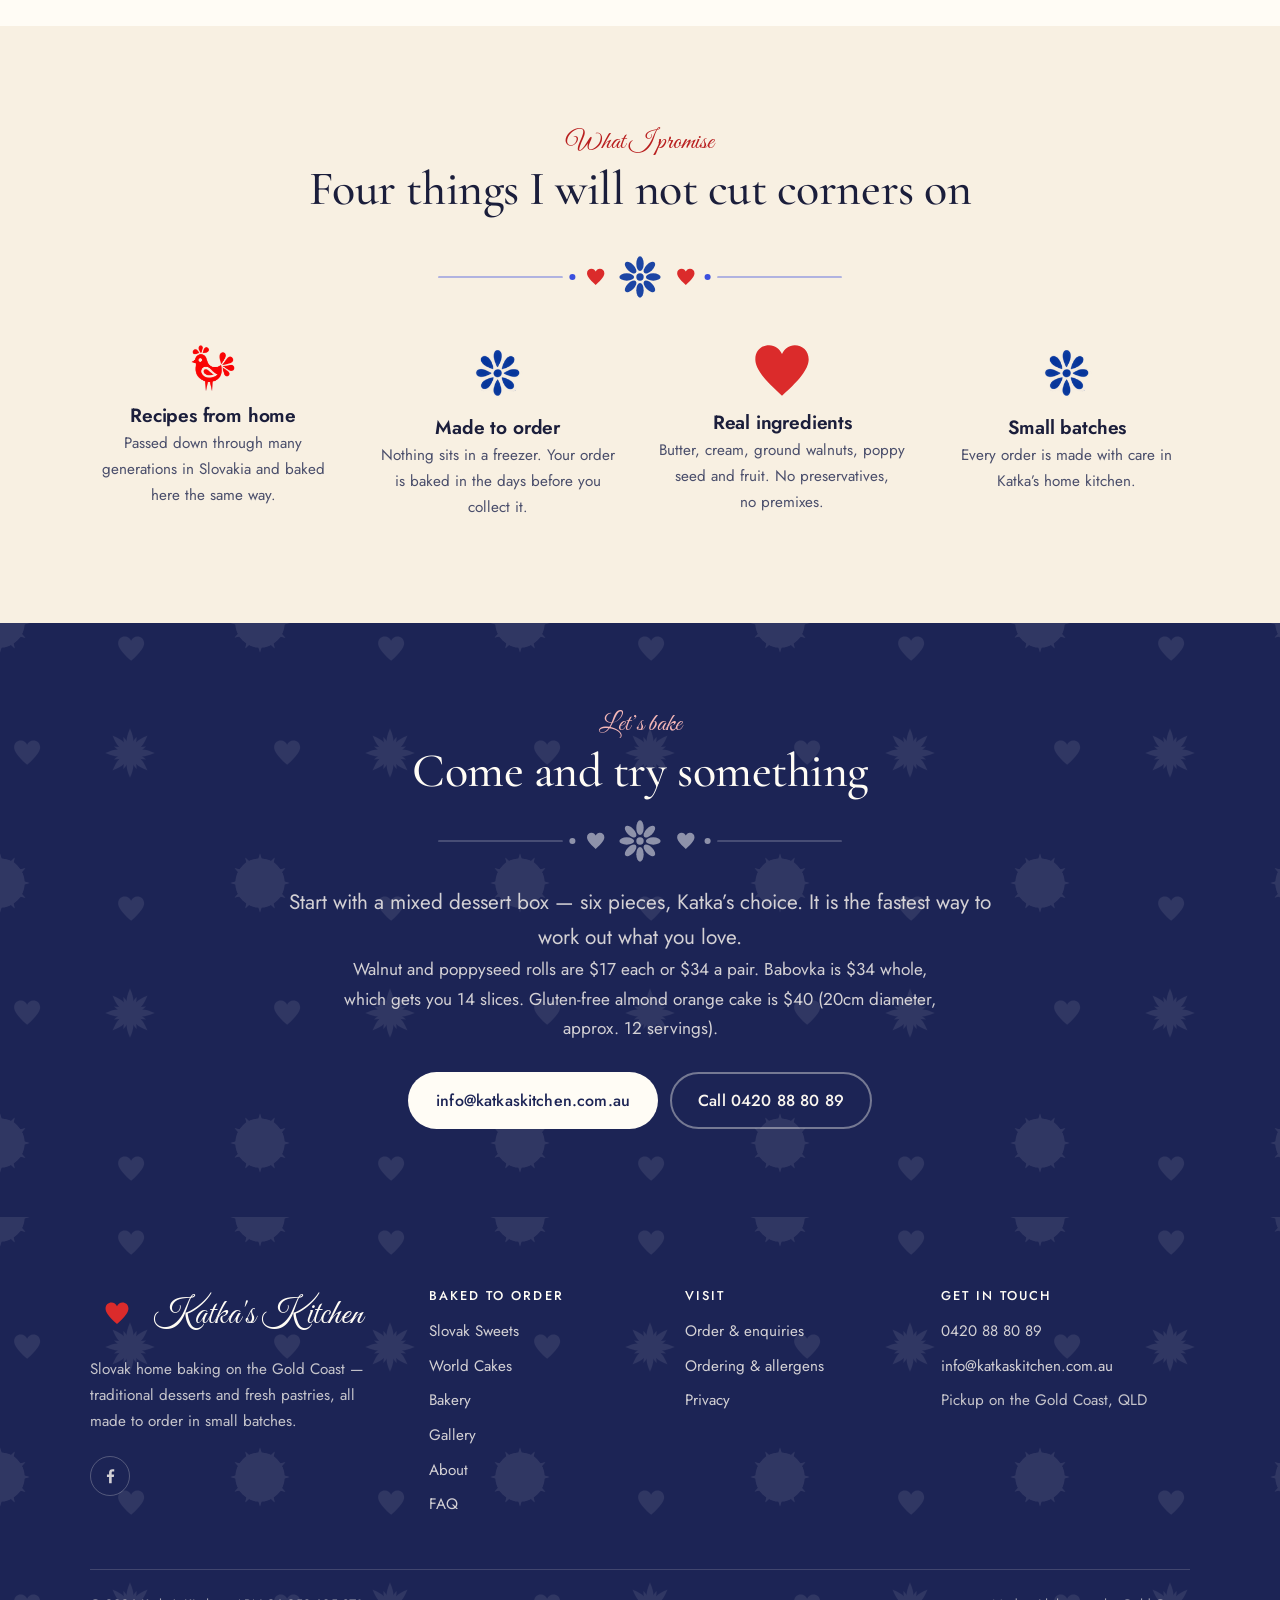
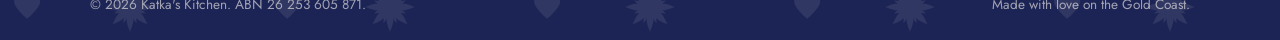
==== commit ac971bd8: "Add GF almond orange cake pricing to About page Co-authored-by: Copilot <223556219+Copilot@users.nor" ====
--- a/about/index.html
+++ b/about/index.html
@@ -136,7 +136,7 @@
         <h2>Come and try something</h2>
         <div class="folk-rule folk-rule--tight" role="presentation"></div>
         <p class="lead measure" style="margin-inline:auto">Start with a mixed dessert box &mdash; six pieces, Katka&rsquo;s choice. It is the fastest way to work out what you love.</p>
-        <p class="measure" style="margin-inline:auto">Walnut and poppyseed rolls are $17 each or $34 a pair. Babovka is $34 whole, which gets you 14 slices.</p>
+        <p class="measure" style="margin-inline:auto">Walnut and poppyseed rolls are $17 each or $34 a pair. Babovka is $34 whole, which gets you 14 slices. Gluten-free almond orange cake is $40 (20cm diameter, approx. 12 servings).</p>
         <div class="btn-row" style="justify-content:center">
           <a class="btn btn--light" href="mailto:info@katkaskitchen.com.au">info@katkaskitchen.com.au</a>
           <a class="btn btn--ghost" href="tel:+61420088089" style="border-color:rgba(251,247,240,.4);color:#FBF7F0">Call 0420 88 80 89</a>
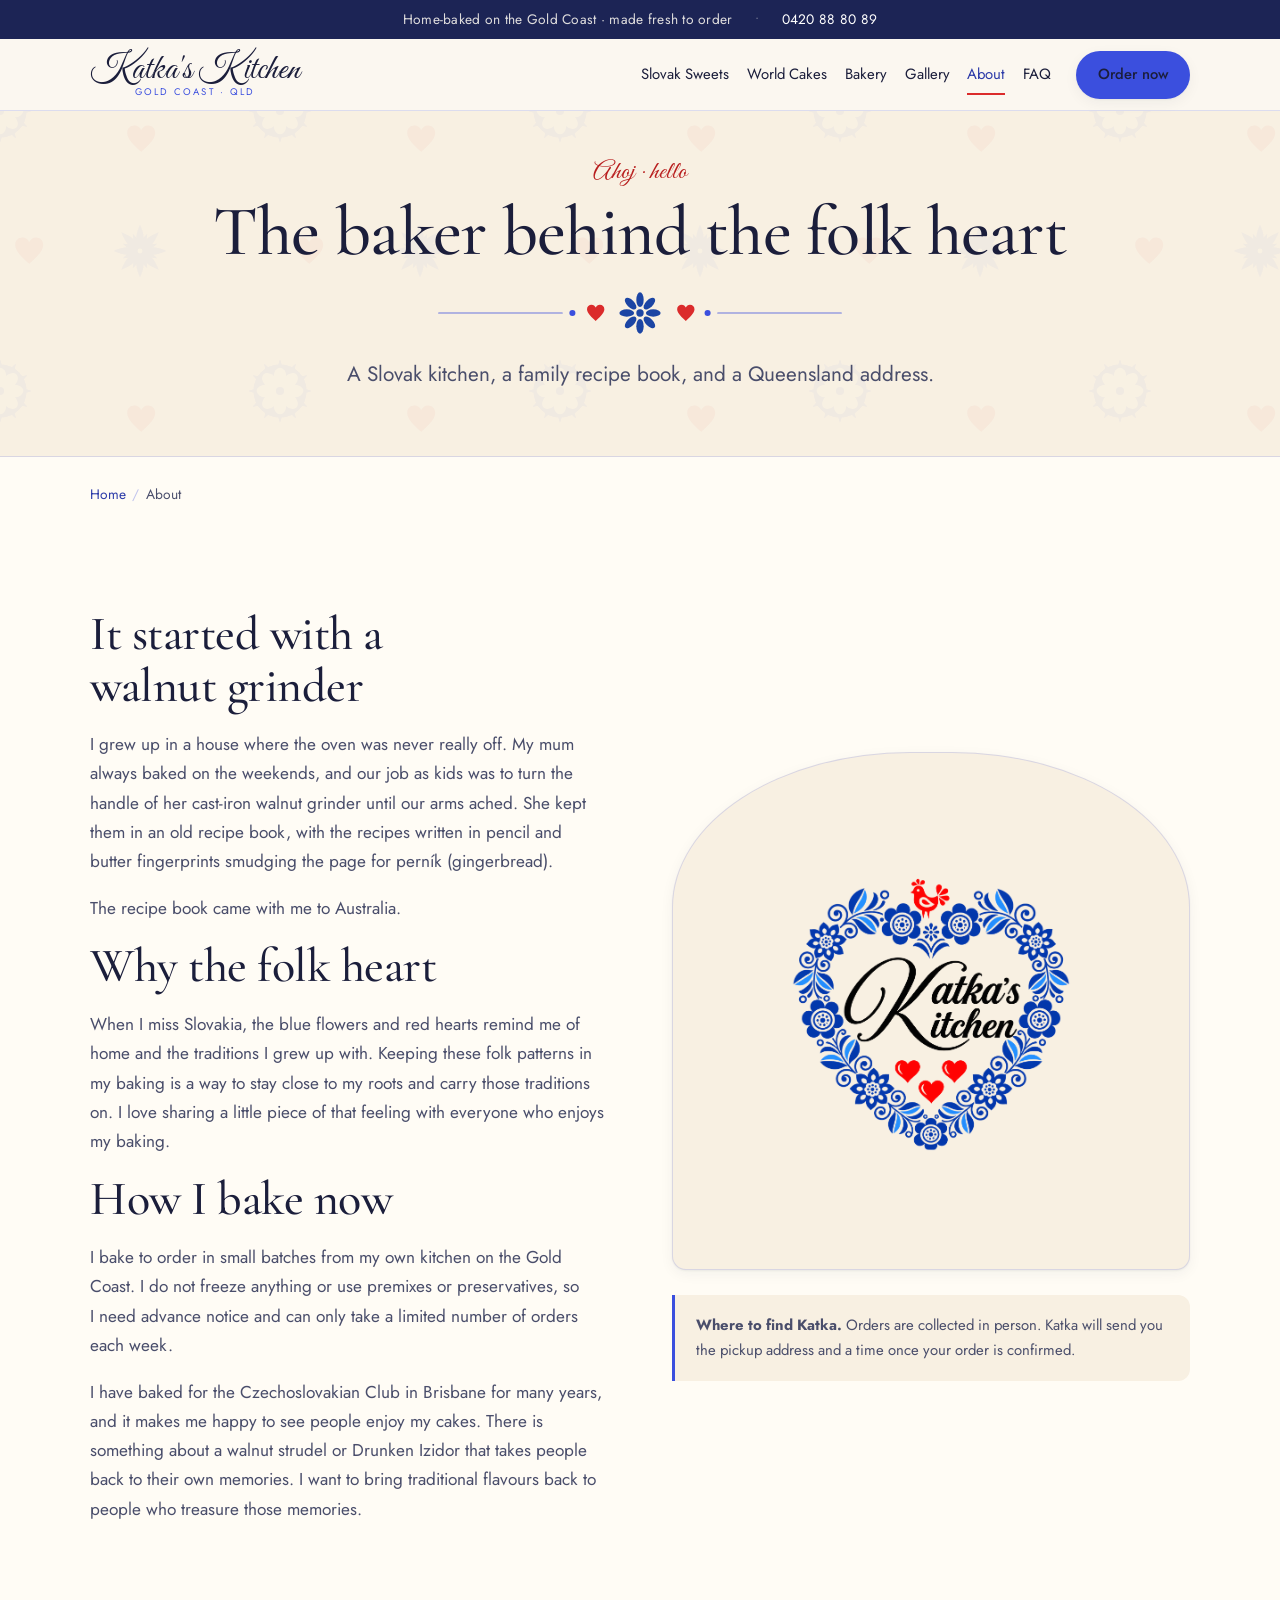
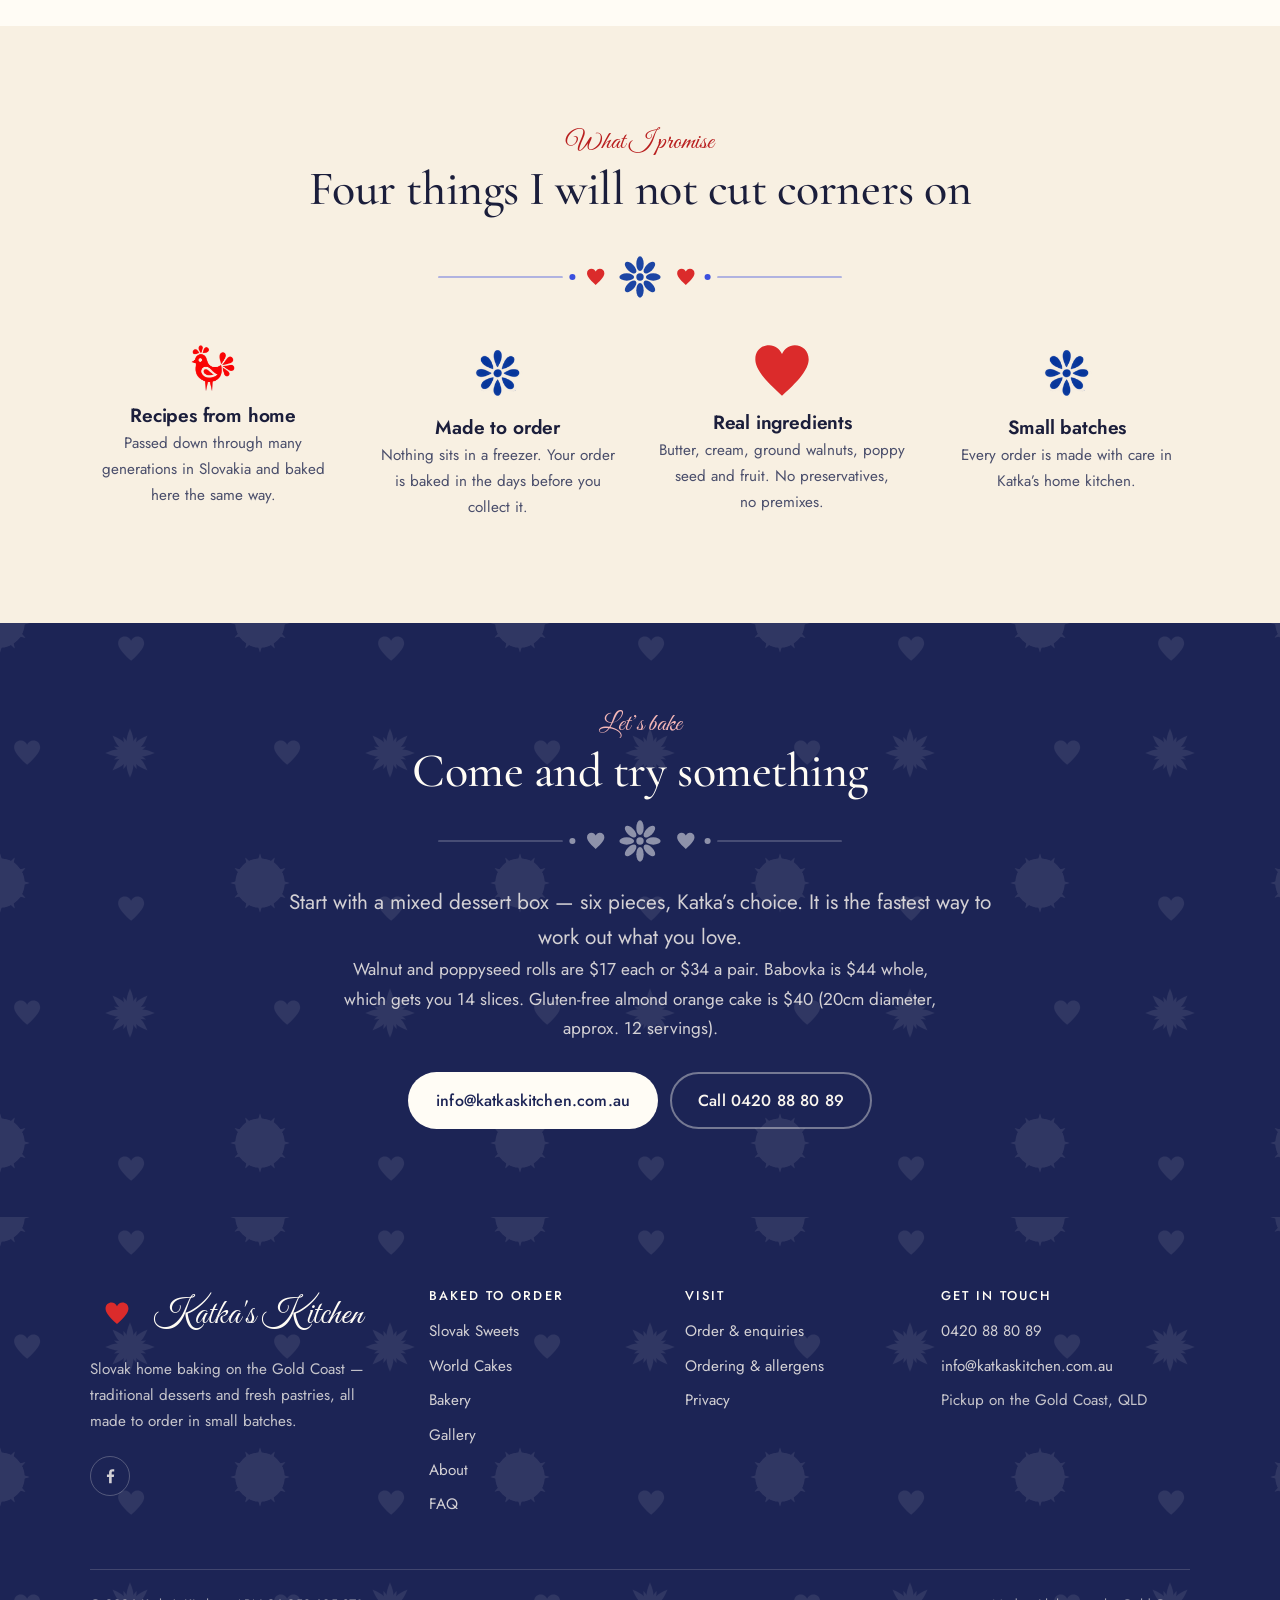
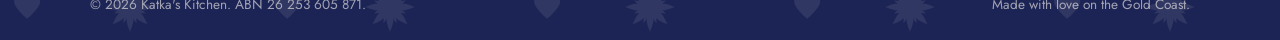
==== commit 0f51cf57: "Add babovka price ($44, serves 14) Co-authored-by: Copilot <223556219+Copilot@users.noreply.github.c" ====
--- a/about/index.html
+++ b/about/index.html
@@ -136,7 +136,7 @@
         <h2>Come and try something</h2>
         <div class="folk-rule folk-rule--tight" role="presentation"></div>
         <p class="lead measure" style="margin-inline:auto">Start with a mixed dessert box &mdash; six pieces, Katka&rsquo;s choice. It is the fastest way to work out what you love.</p>
-        <p class="measure" style="margin-inline:auto">Walnut and poppyseed rolls are $17 each or $34 a pair. Babovka is $34 whole, which gets you 14 slices. Gluten-free almond orange cake is $40 (20cm diameter, approx. 12 servings).</p>
+        <p class="measure" style="margin-inline:auto">Walnut and poppyseed rolls are $17 each or $34 a pair. Babovka is $44 whole, which gets you 14 slices. Gluten-free almond orange cake is $40 (20cm diameter, approx. 12 servings).</p>
         <div class="btn-row" style="justify-content:center">
           <a class="btn btn--light" href="mailto:info@katkaskitchen.com.au">info@katkaskitchen.com.au</a>
           <a class="btn btn--ghost" href="tel:+61420088089" style="border-color:rgba(251,247,240,.4);color:#FBF7F0">Call 0420 88 80 89</a>
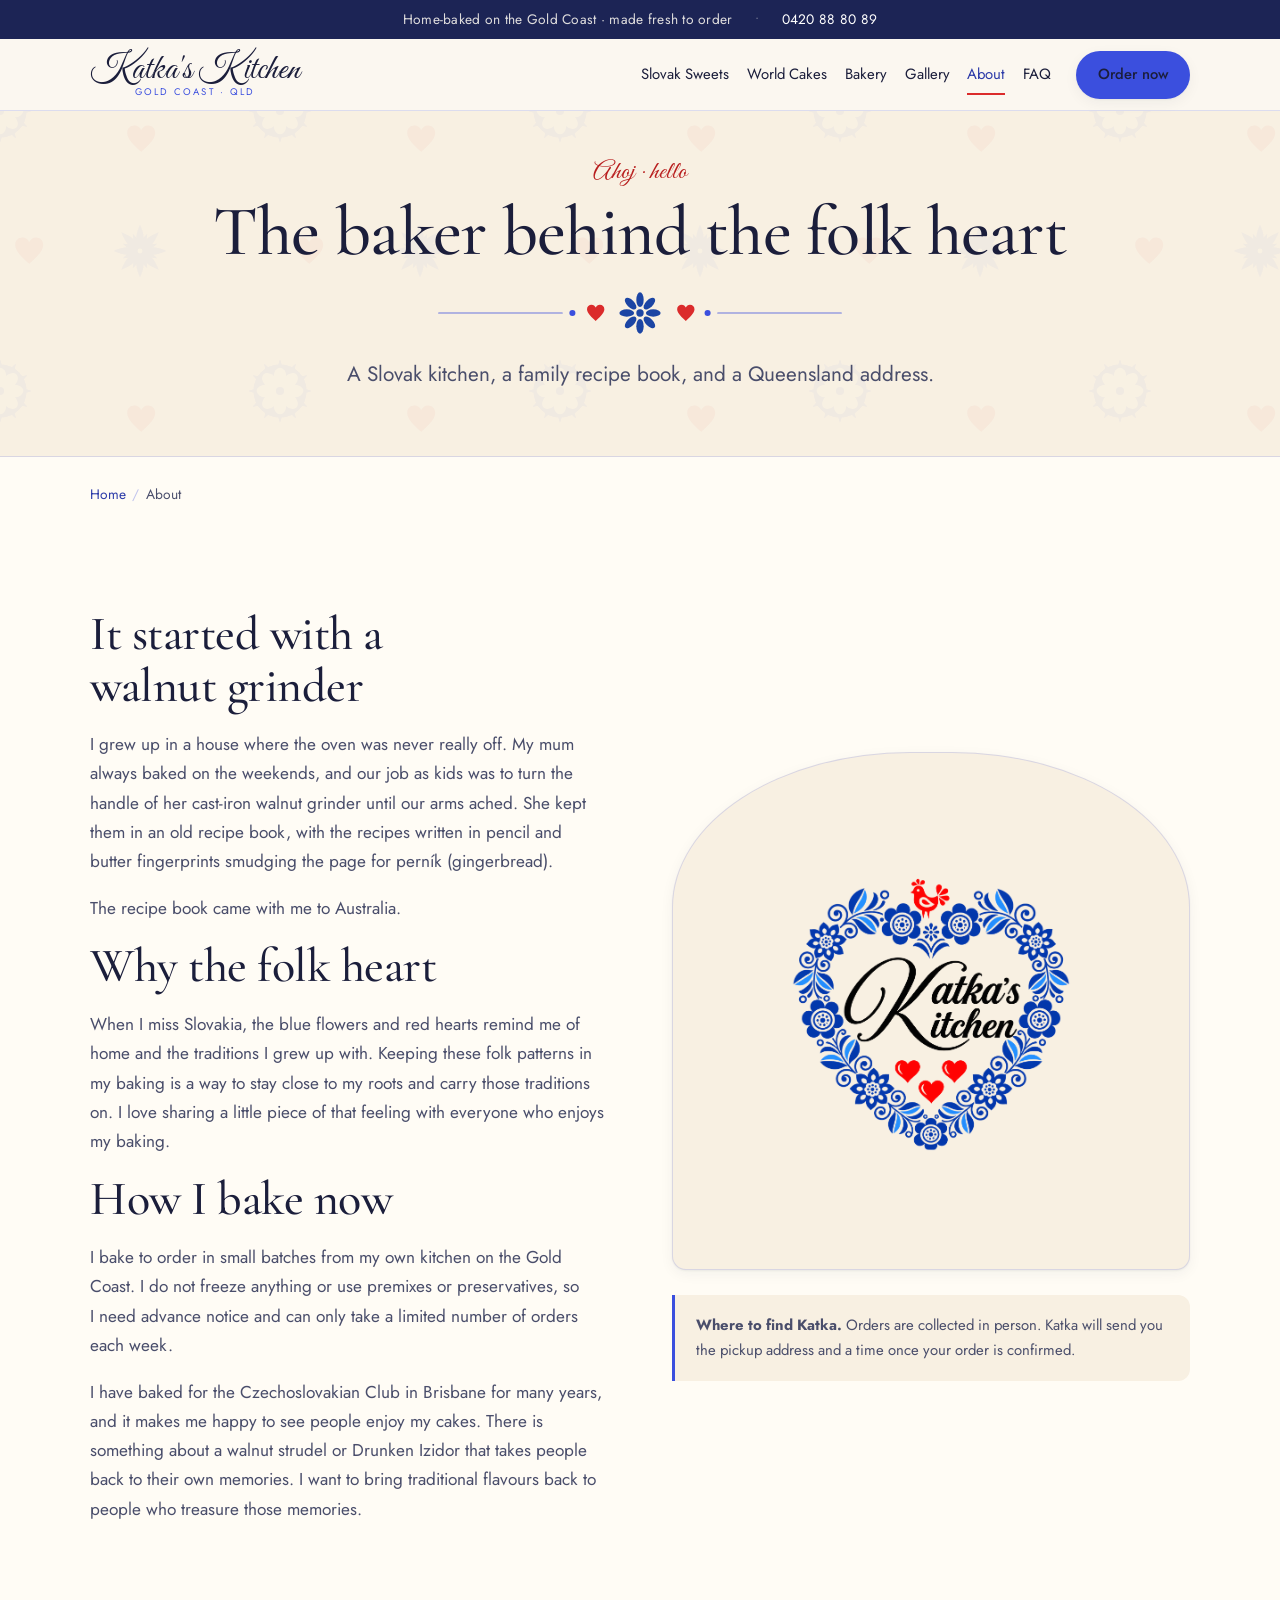
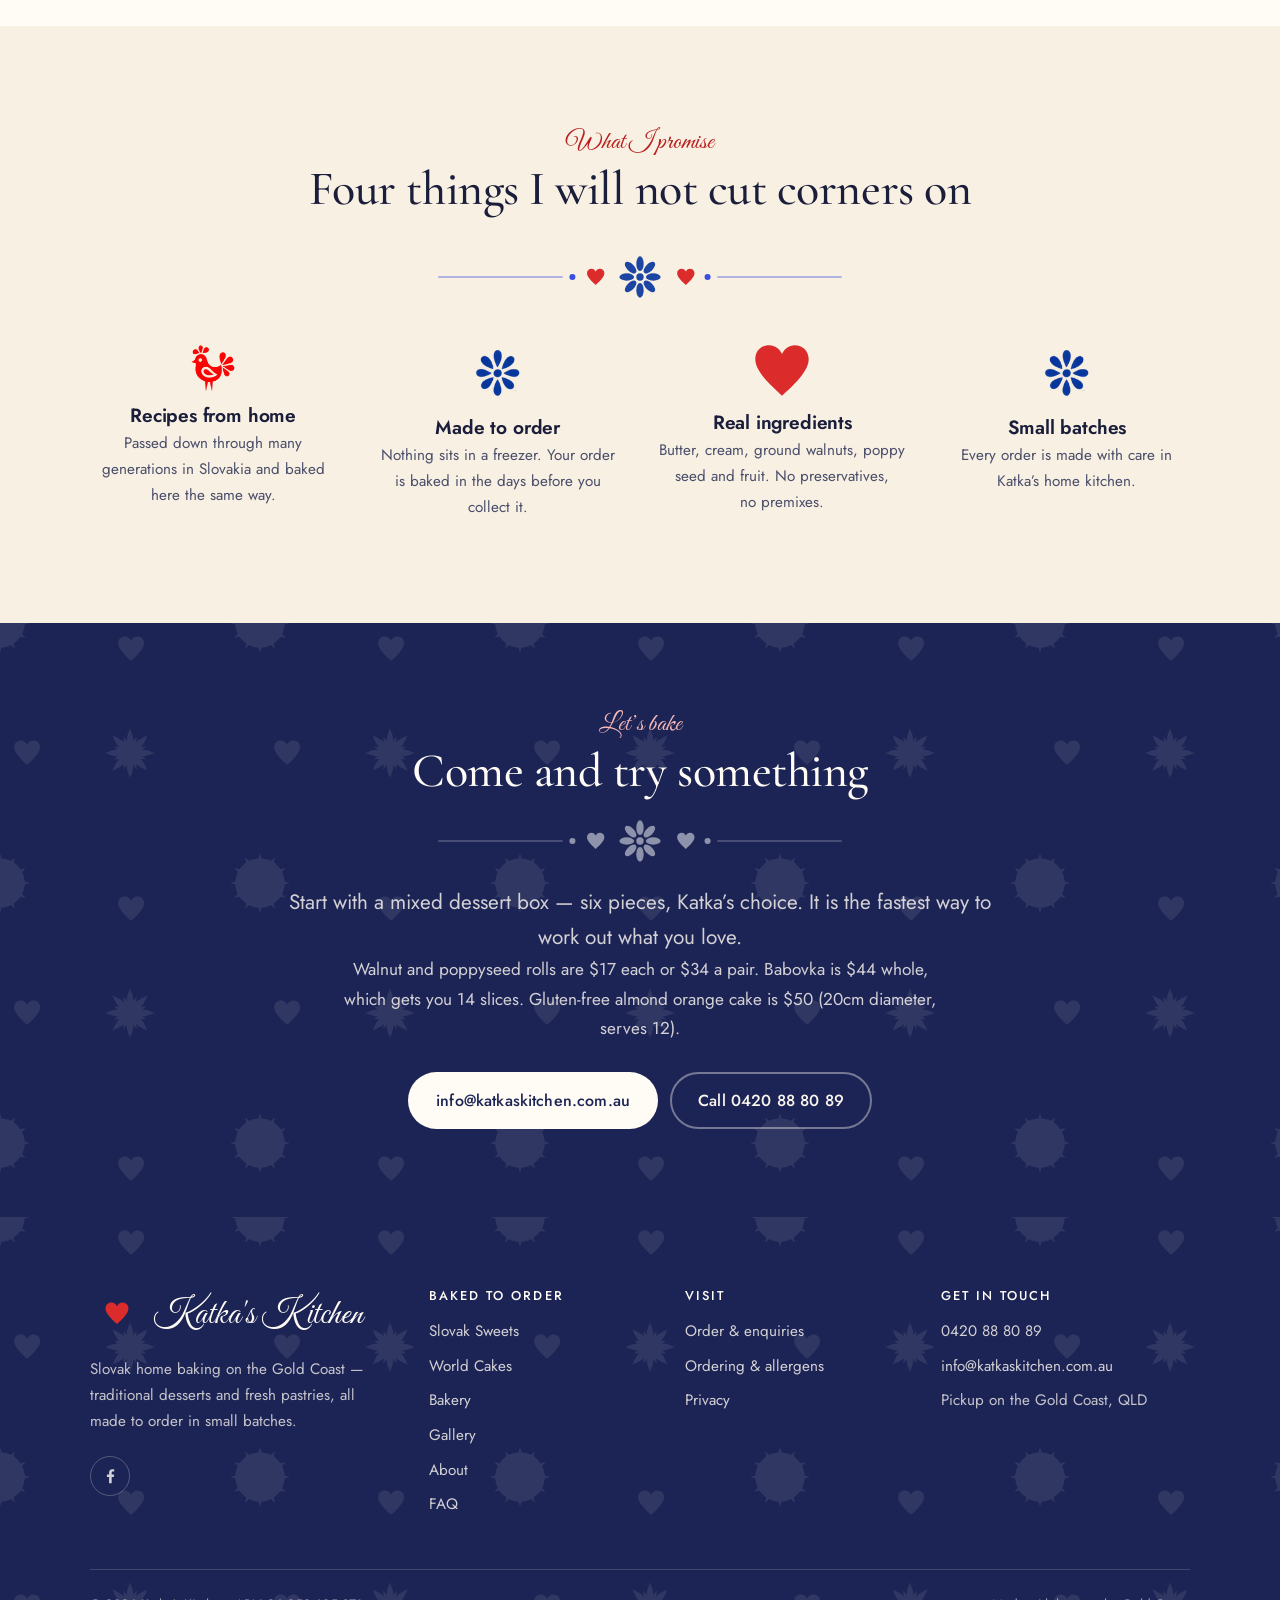
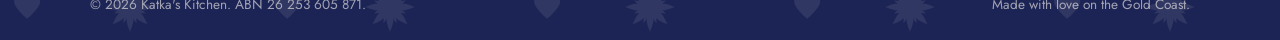
==== commit 7676857c: "Add orange and almond GF cake price ($50, serves 12) Co-authored-by: Copilot <223556219+Copilot@user" ====
--- a/about/index.html
+++ b/about/index.html
@@ -136,7 +136,7 @@
         <h2>Come and try something</h2>
         <div class="folk-rule folk-rule--tight" role="presentation"></div>
         <p class="lead measure" style="margin-inline:auto">Start with a mixed dessert box &mdash; six pieces, Katka&rsquo;s choice. It is the fastest way to work out what you love.</p>
-        <p class="measure" style="margin-inline:auto">Walnut and poppyseed rolls are $17 each or $34 a pair. Babovka is $44 whole, which gets you 14 slices. Gluten-free almond orange cake is $40 (20cm diameter, approx. 12 servings).</p>
+        <p class="measure" style="margin-inline:auto">Walnut and poppyseed rolls are $17 each or $34 a pair. Babovka is $44 whole, which gets you 14 slices. Gluten-free almond orange cake is $50 (20cm diameter, serves 12).</p>
         <div class="btn-row" style="justify-content:center">
           <a class="btn btn--light" href="mailto:info@katkaskitchen.com.au">info@katkaskitchen.com.au</a>
           <a class="btn btn--ghost" href="tel:+61420088089" style="border-color:rgba(251,247,240,.4);color:#FBF7F0">Call 0420 88 80 89</a>
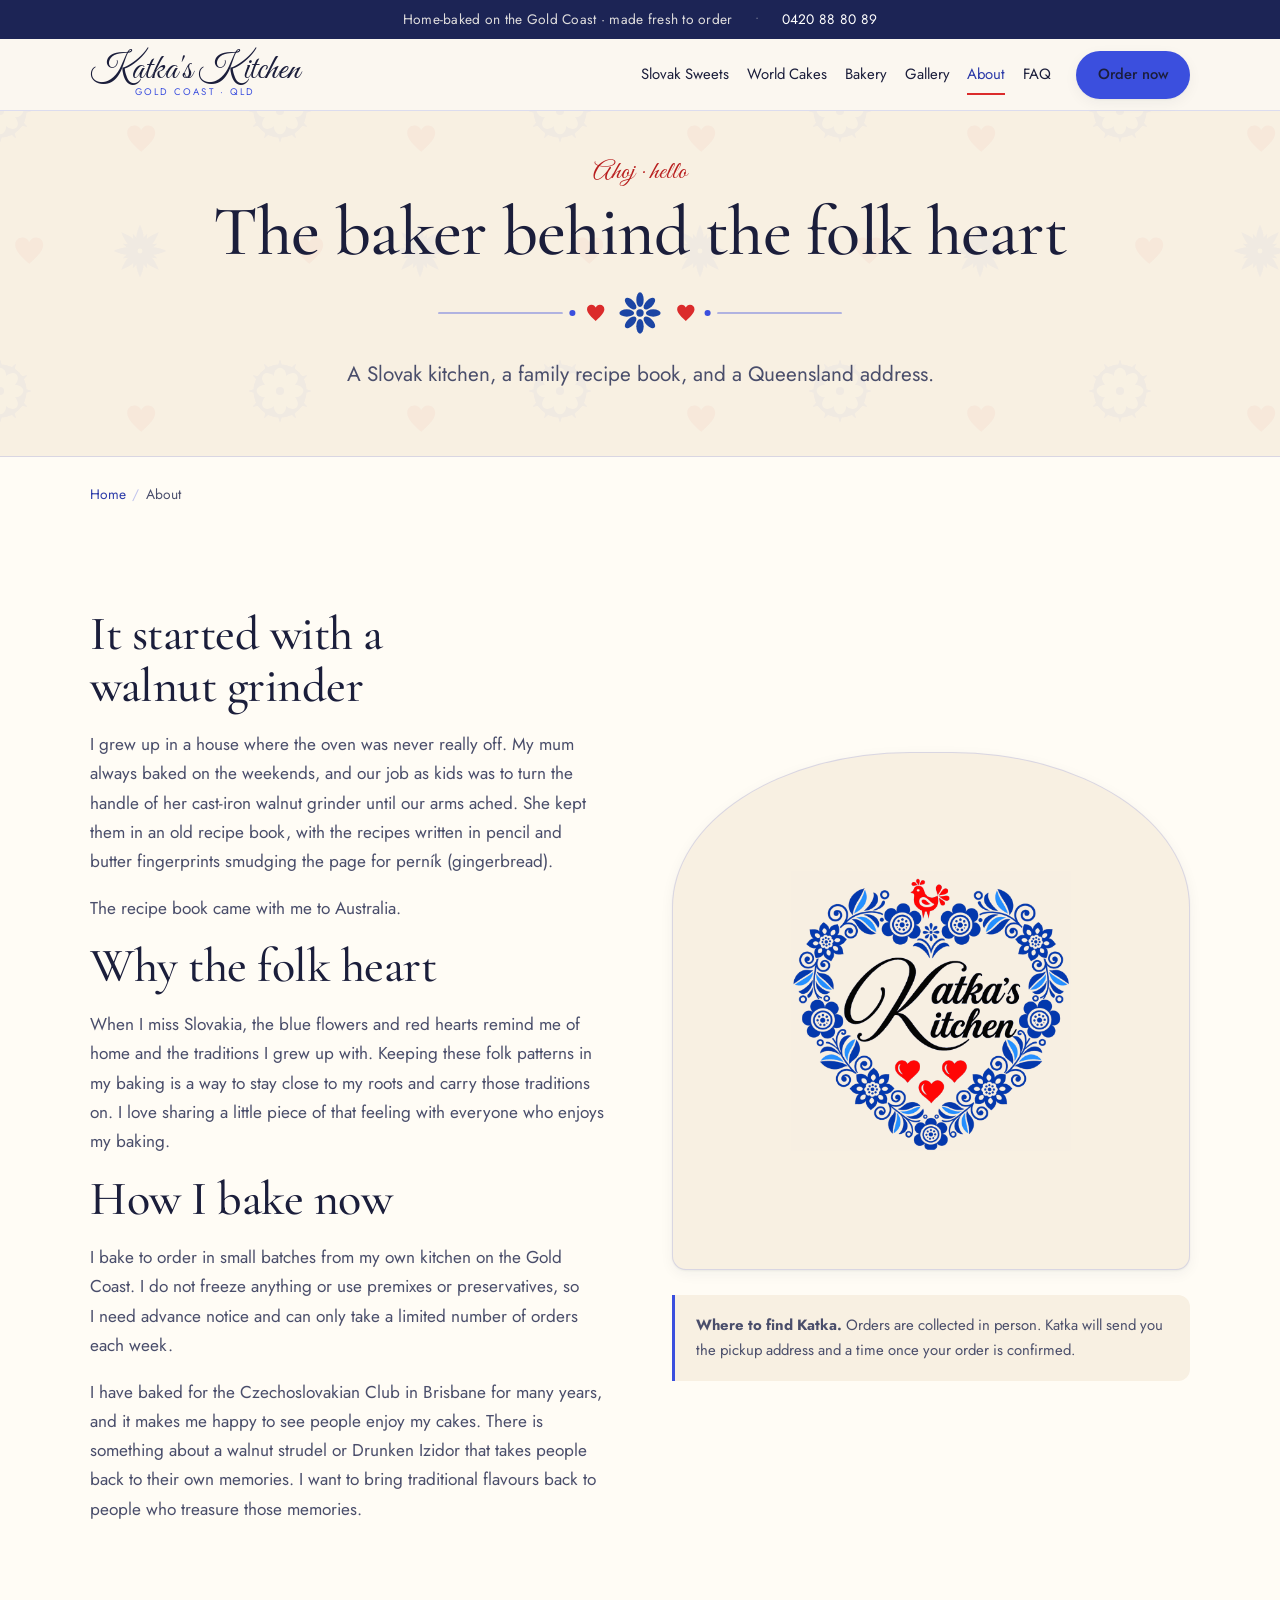
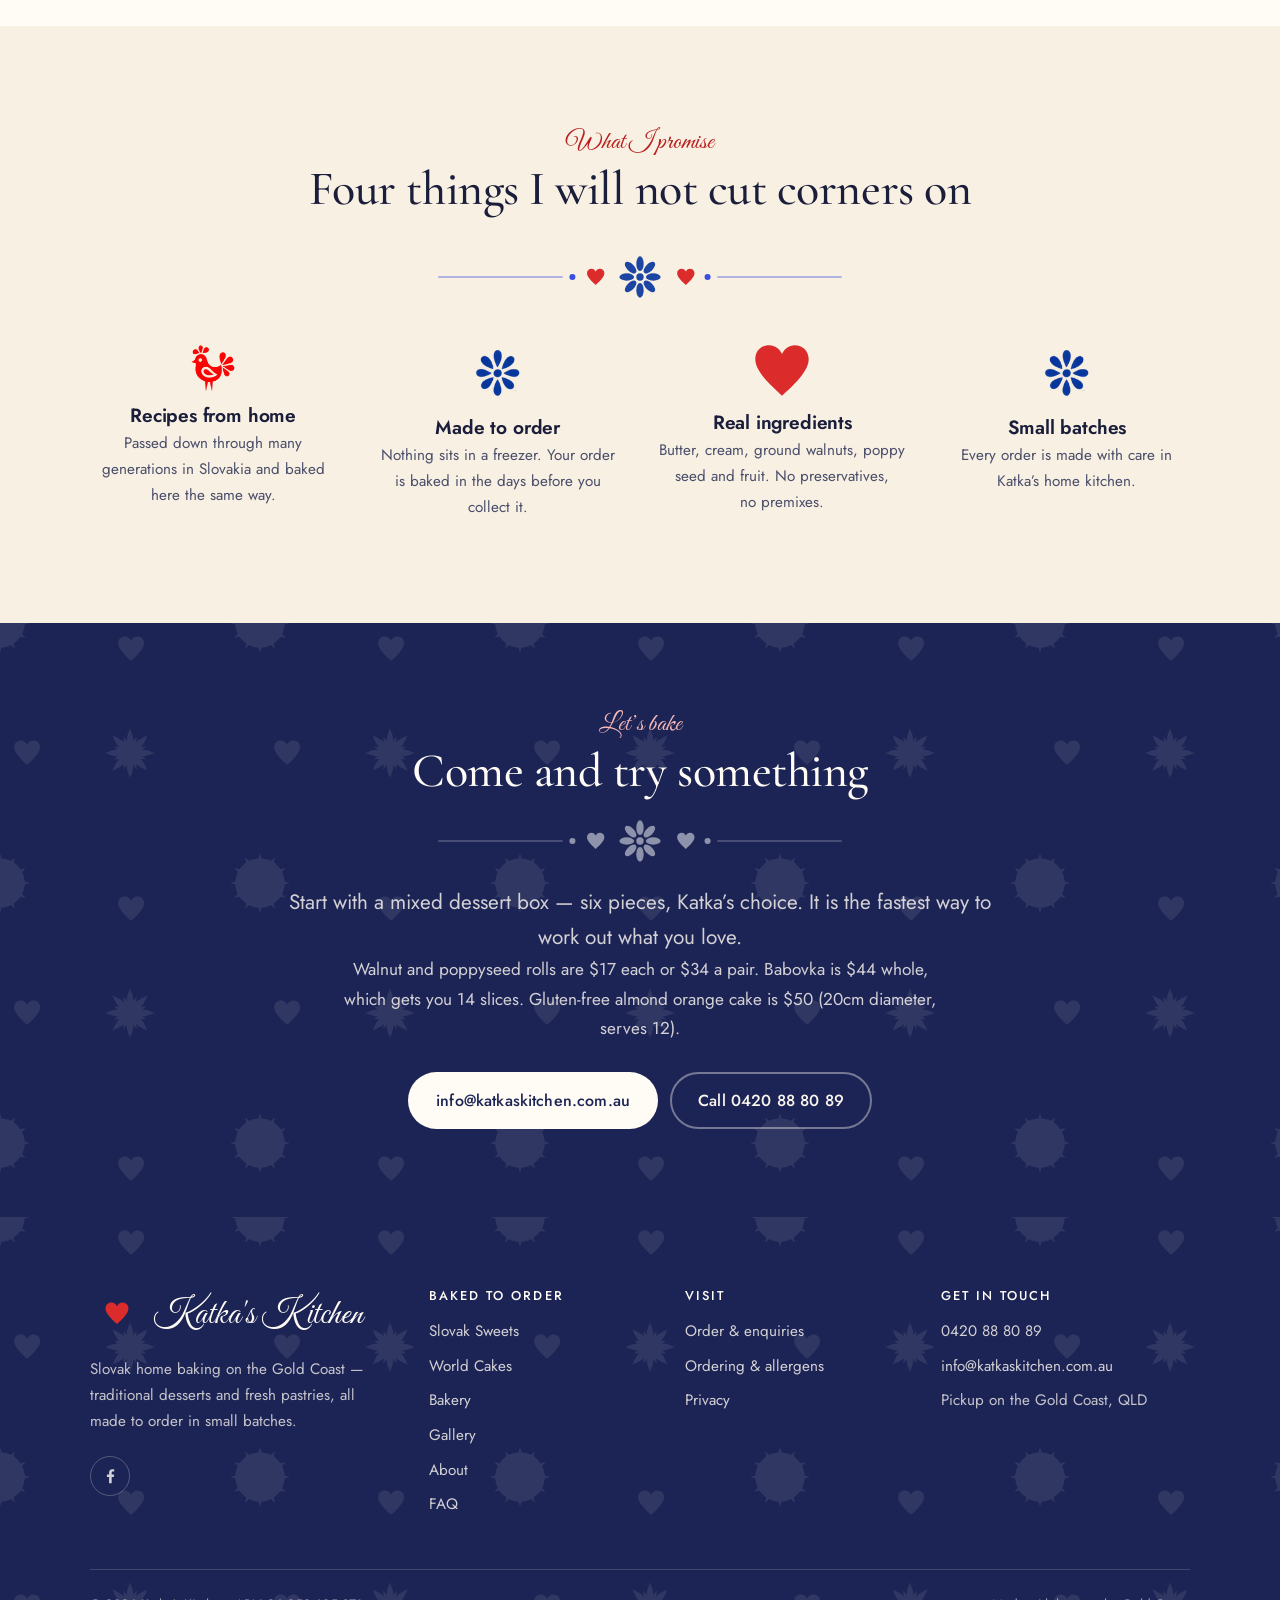
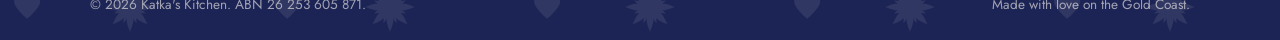
==== commit 2ebb1c5c: "fix: update font stylesheet links, compress logo" ====
--- a/about/index.html
+++ b/about/index.html
@@ -27,7 +27,7 @@
 
   <link rel="preconnect" href="https://fonts.googleapis.com">
   <link rel="preconnect" href="https://fonts.gstatic.com" crossorigin>
-  <link rel="stylesheet" href="https://fonts.googleapis.com/css2?family=Cormorant+Garamond:ital,wght@0,300;0,400;0,500;0,600;1,400&amp;family=Great+Vibes&amp;family=Jost:wght@300;400;500;600&amp;family=Parisienne&amp;family=Pinyon+Script&amp;display=swap">
+  <link rel="stylesheet" href="https://fonts.googleapis.com/css2?family=Cormorant+Garamond:ital,wght@0,300;0,400;0,500;0,600;1,400&amp;family=Great+Vibes&amp;family=Jost:wght@300;400;500;600&amp;display=swap">
   <link rel="stylesheet" href="/assets/css/site.css">
   <script type="application/ld+json">{"@context":"https://schema.org","@type":"BreadcrumbList","itemListElement":[{"@type":"ListItem","position":1,"name":"Home","item":"https://katkaskitchen.com.au/"},{"@type":"ListItem","position":2,"name":"About","item":"https://katkaskitchen.com.au/about/"}]}</script>
   <script type="application/ld+json">{"@context":"https://schema.org","@type":"AboutPage","url":"https://katkaskitchen.com.au/about/","name":"About Katka's Kitchen","about":{"@id":"https://katkaskitchen.com.au/#bakery"}}</script>
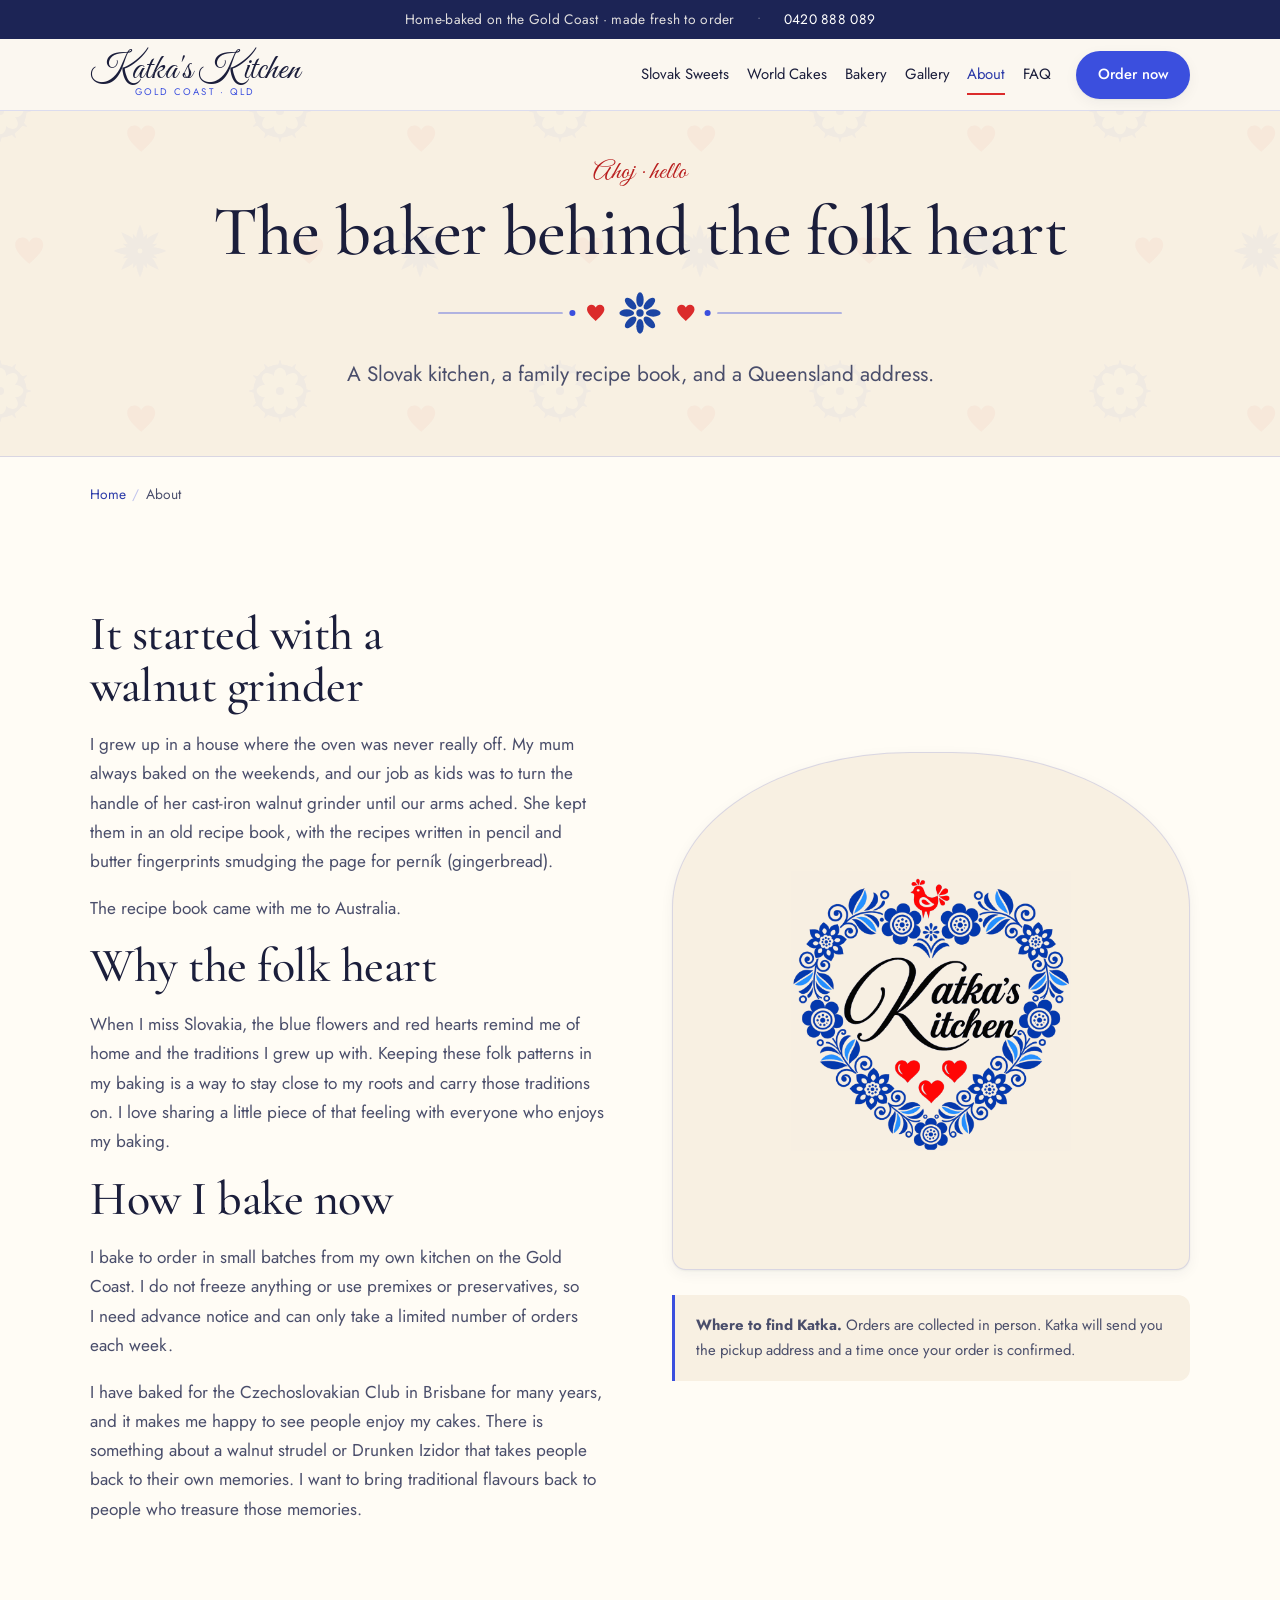
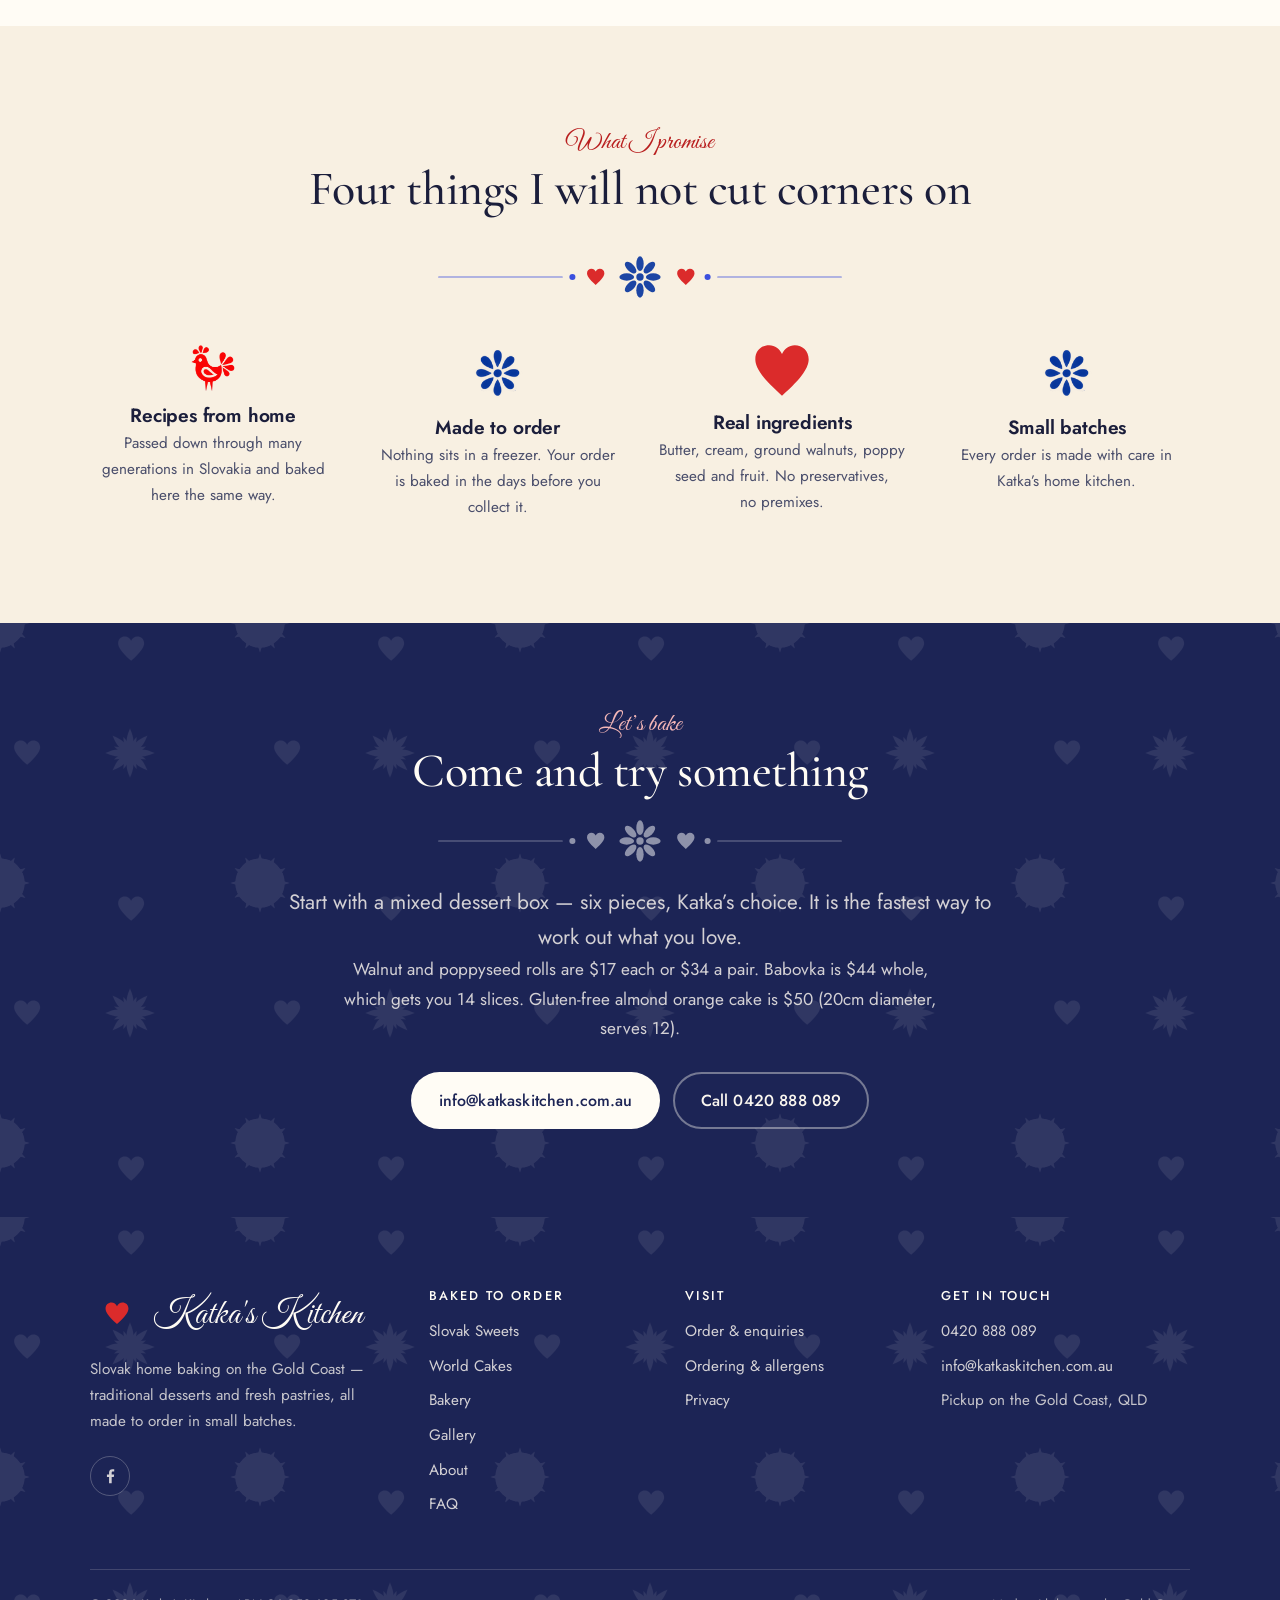
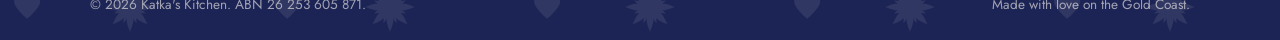
==== commit 8eb3ff7d: "Remove unused SVG and PNG assets; update contact phone number format across multiple HTML files." ====
--- a/about/index.html
+++ b/about/index.html
@@ -38,7 +38,7 @@
     <div class="wrap">
       <span>Home-baked on the Gold Coast &middot; made fresh to order</span>
       <span class="dot" aria-hidden="true">&bull;</span>
-      <a href="tel:+61420088089">0420 88 80 89</a>
+      <a href="tel:+61420888089">0420 888 089</a>
     </div>
   </div>
 
@@ -139,7 +139,7 @@
         <p class="measure" style="margin-inline:auto">Walnut and poppyseed rolls are $17 each or $34 a pair. Babovka is $44 whole, which gets you 14 slices. Gluten-free almond orange cake is $50 (20cm diameter, serves 12).</p>
         <div class="btn-row" style="justify-content:center">
           <a class="btn btn--light" href="mailto:info@katkaskitchen.com.au">info@katkaskitchen.com.au</a>
-          <a class="btn btn--ghost" href="tel:+61420088089" style="border-color:rgba(251,247,240,.4);color:#FBF7F0">Call 0420 88 80 89</a>
+          <a class="btn btn--ghost" href="tel:+61420888089" style="border-color:rgba(251,247,240,.4);color:#FBF7F0">Call 0420 888 089</a>
         </div>
       </div>
     </section>
@@ -174,7 +174,7 @@
         <div>
           <h4>Get in touch</h4>
           <ul>
-            <li><a href="tel:+61420088089">0420 88 80 89</a></li>
+            <li><a href="tel:+61420888089">0420 888 089</a></li>
             <li><a href="mailto:info@katkaskitchen.com.au">info@katkaskitchen.com.au</a></li>
             <li>Pickup on the Gold Coast, QLD</li>
           </ul>
--- a/assets/css/site.css
+++ b/assets/css/site.css
@@ -99,7 +99,7 @@
 .center { text-align: center; }
 .center .eyebrow, .center h2 { margin-inline: auto; }
 .measure { max-width: 62ch; }
-.center .measure { margin-inline: auto; }
+.center .measure, .center.measure { margin-inline: auto; }
 .stack > * + * { margin-top: 1.1rem; }
 
 .grid { display: grid; gap: clamp(1.4rem, 3vw, 2.4rem); }
@@ -168,16 +168,18 @@
 
 .nav { display: flex; align-items: center; gap: clamp(.5rem, 1.4vw, 1.3rem); }
 .nav a {
-  font-size: .93rem; color: var(--ink); text-decoration: none;
+  font-size: .93rem; text-decoration: none;
   padding: .35rem 0; position: relative; white-space: nowrap;
 }
+/* colour only the plain links — a .btn in the nav keeps its own variant colours */
+.nav a:not(.btn) { color: var(--ink); }
 .nav a::after {
   content: ""; position: absolute; left: 0; right: 0; bottom: -.1rem; height: 2px;
   background: var(--red); transform: scaleX(0); transform-origin: left; transition: transform .2s ease;
 }
-.nav a:hover { color: var(--blue-dark); }
+.nav a:not(.btn):hover { color: var(--blue-dark); }
 .nav a:hover::after, .nav a[aria-current="page"]::after { transform: scaleX(1); }
-.nav a[aria-current="page"] { color: var(--blue-dark); }
+.nav a:not(.btn)[aria-current="page"] { color: var(--blue-dark); }
 .nav .btn { margin-left: .4rem; padding: .6rem 1.25rem; font-size: .92rem; }
 .nav .btn::after { display: none; }
 
@@ -210,8 +212,7 @@
   .nav[data-open="true"] { transform: translateX(0); visibility: visible; }
   .nav a { font-size: 1.1rem; padding: .85rem 0; border-bottom: 1px solid var(--line); }
   .nav a::after { display: none; }
-  .nav .btn { margin: 1.2rem 0 0; padding: .8rem 1.4rem; font-size: 1rem; color: #fff; }
-  .nav .btn:hover { color: #fff; }
+  .nav .btn { margin: 1.2rem 0 0; padding: .8rem 1.4rem; font-size: 1rem; }
   .nav-backdrop {
     display: block; position: fixed; inset: 0; background: rgba(28, 36, 85, .45);
     opacity: 0; pointer-events: none; transition: opacity .28s ease; z-index: 55;
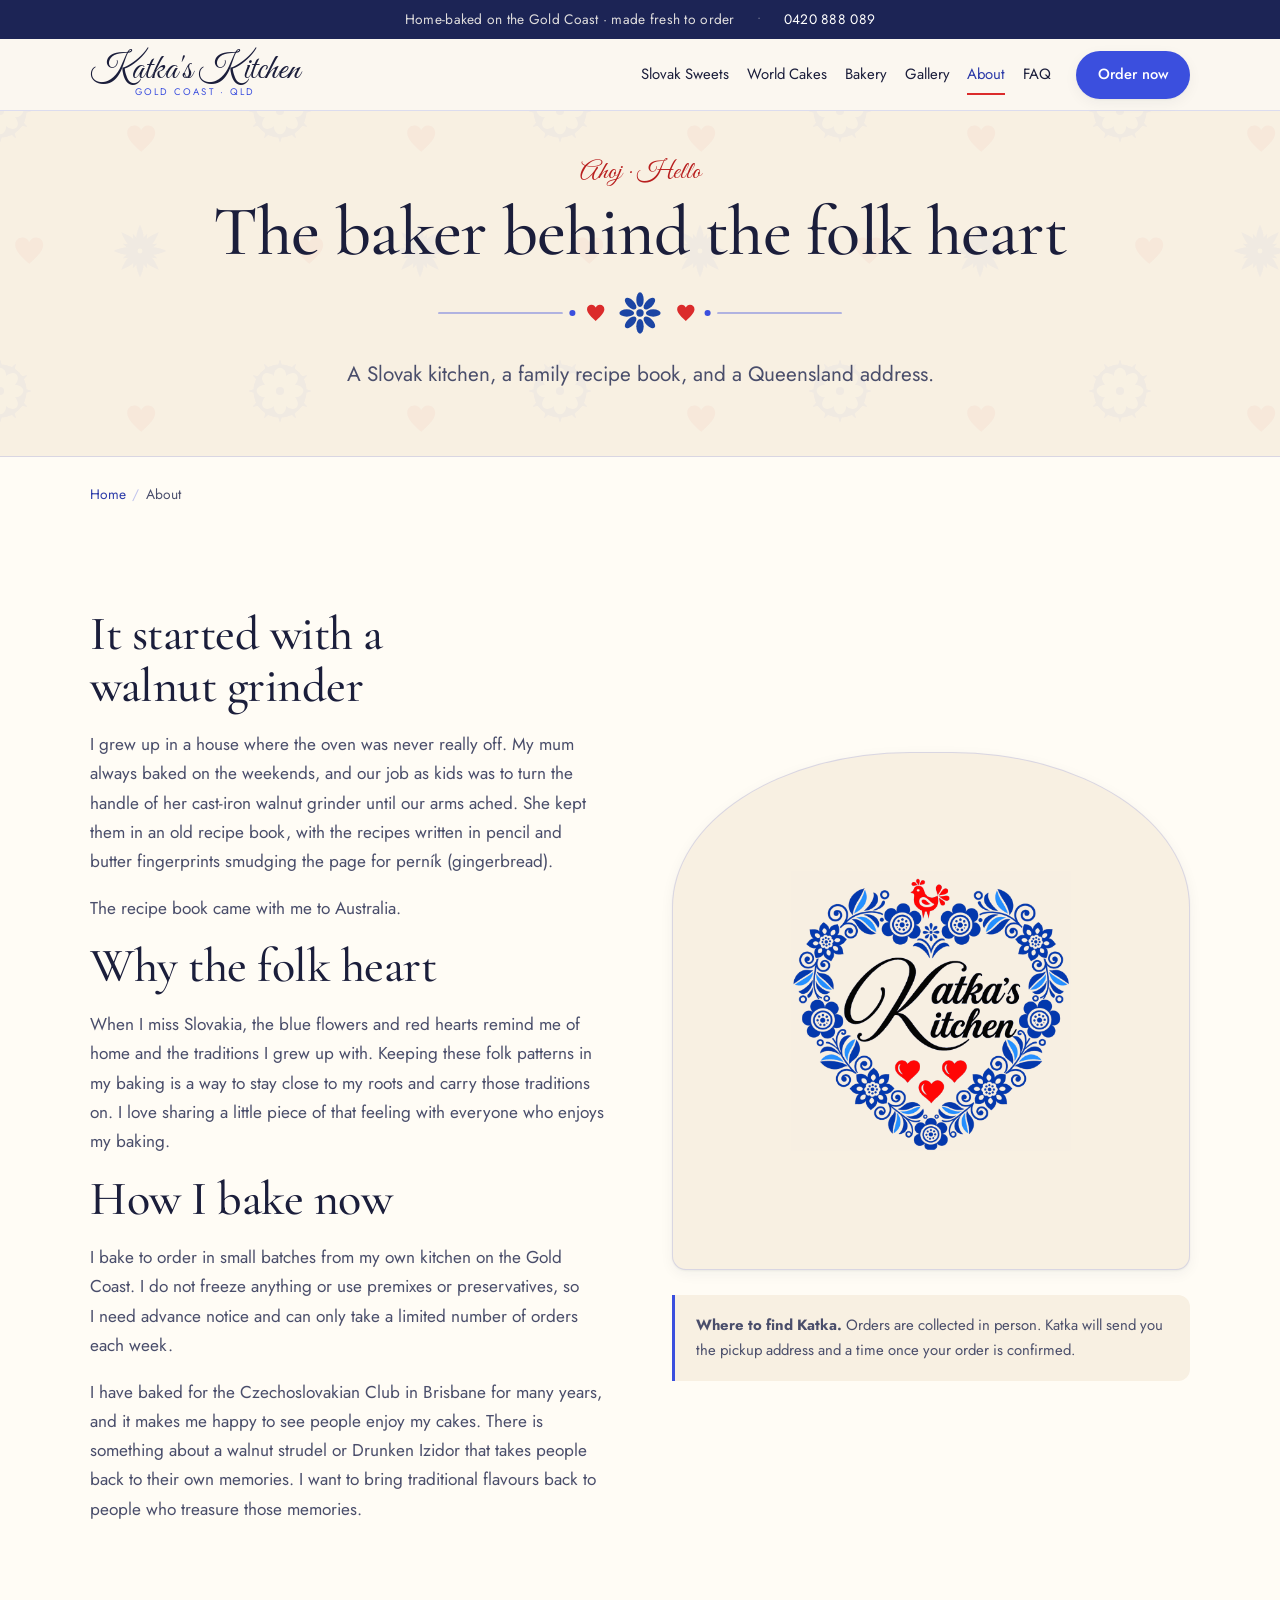
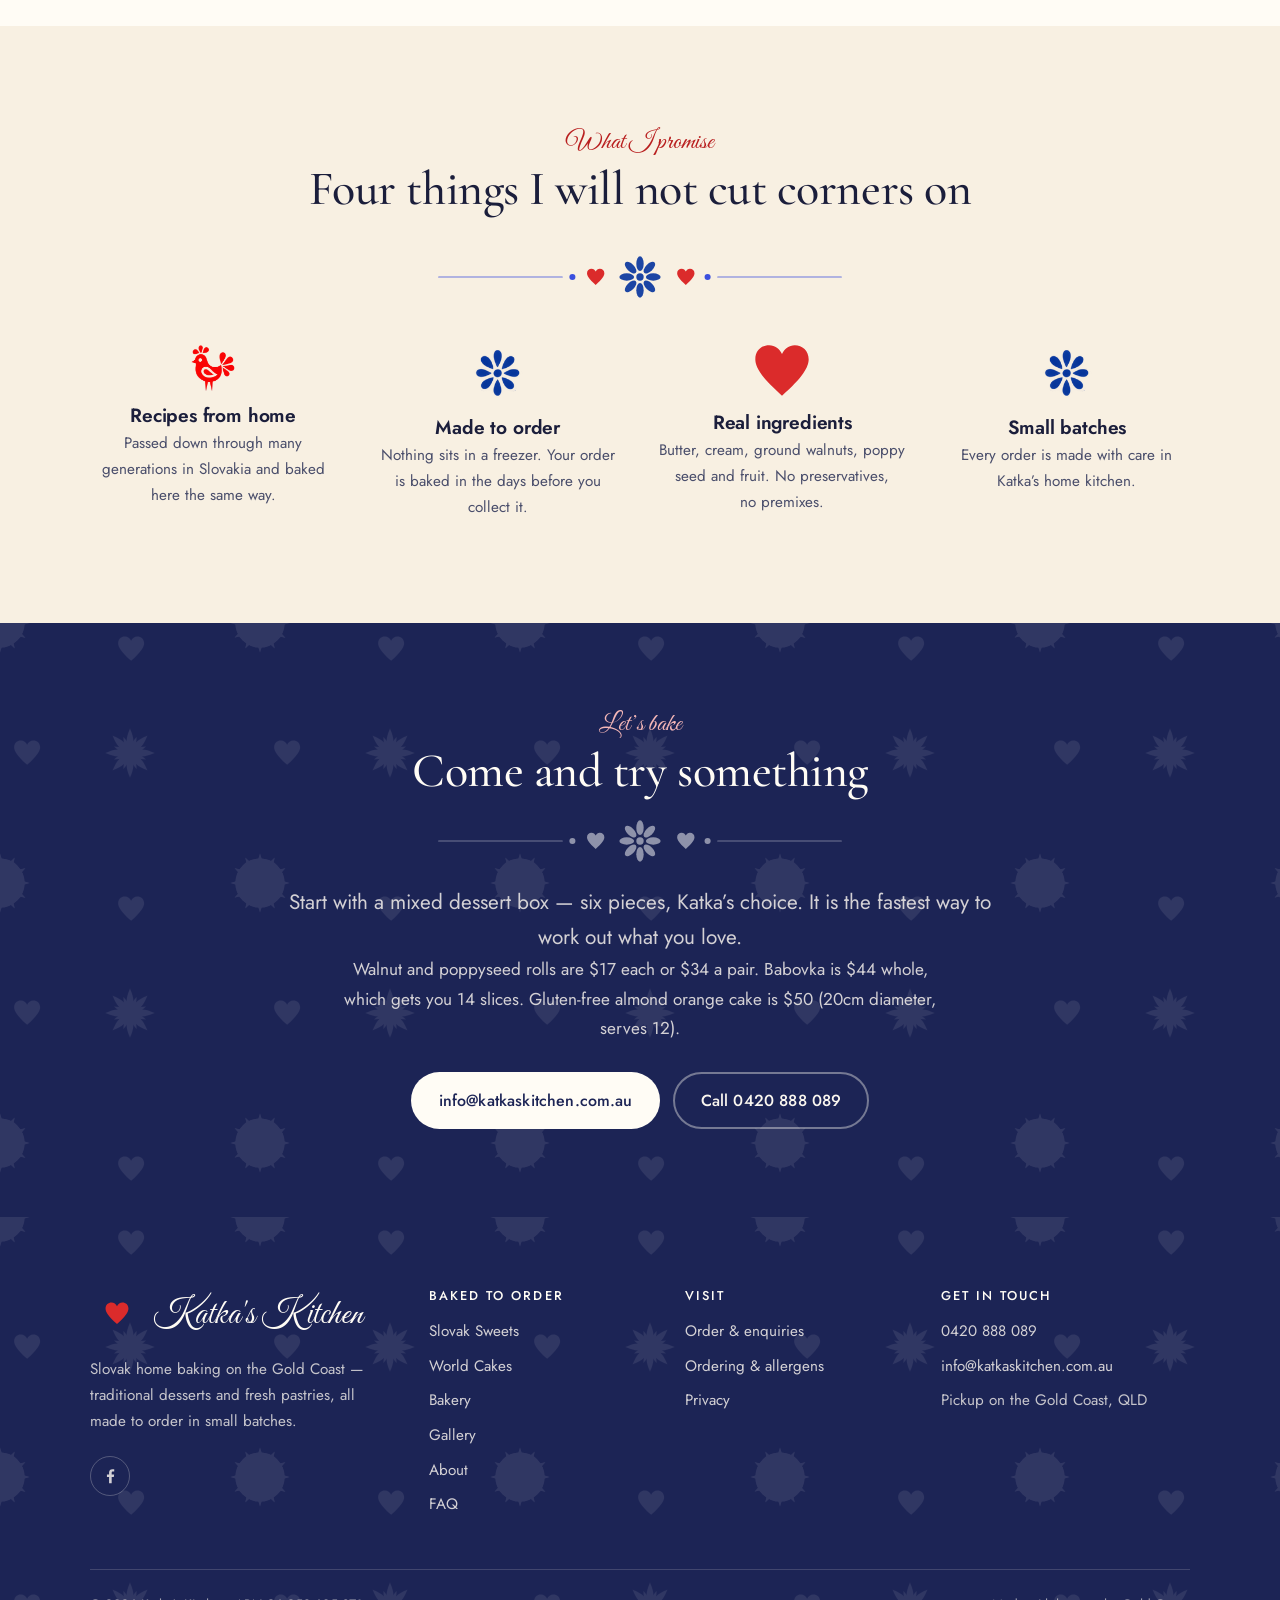
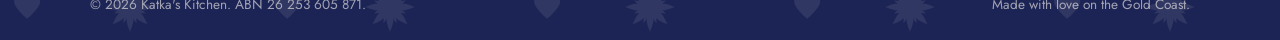
==== commit ab96697b: "Capitalize English page taglines Co-authored-by: Copilot <223556219+Copilot@users.noreply.github.com" ====
--- a/about/index.html
+++ b/about/index.html
@@ -69,7 +69,7 @@
   <main id="main">
     <section class="page-head">
       <div class="wrap">
-        <p class="eyebrow">Ahoj &middot; hello</p>
+        <p class="eyebrow">Ahoj &middot; Hello</p>
         <h1>The baker behind the folk heart</h1>
         <div class="folk-rule folk-rule--tight" role="presentation"></div>
         <p class="lead">A Slovak kitchen, a family recipe book, and a Queensland address.</p>
